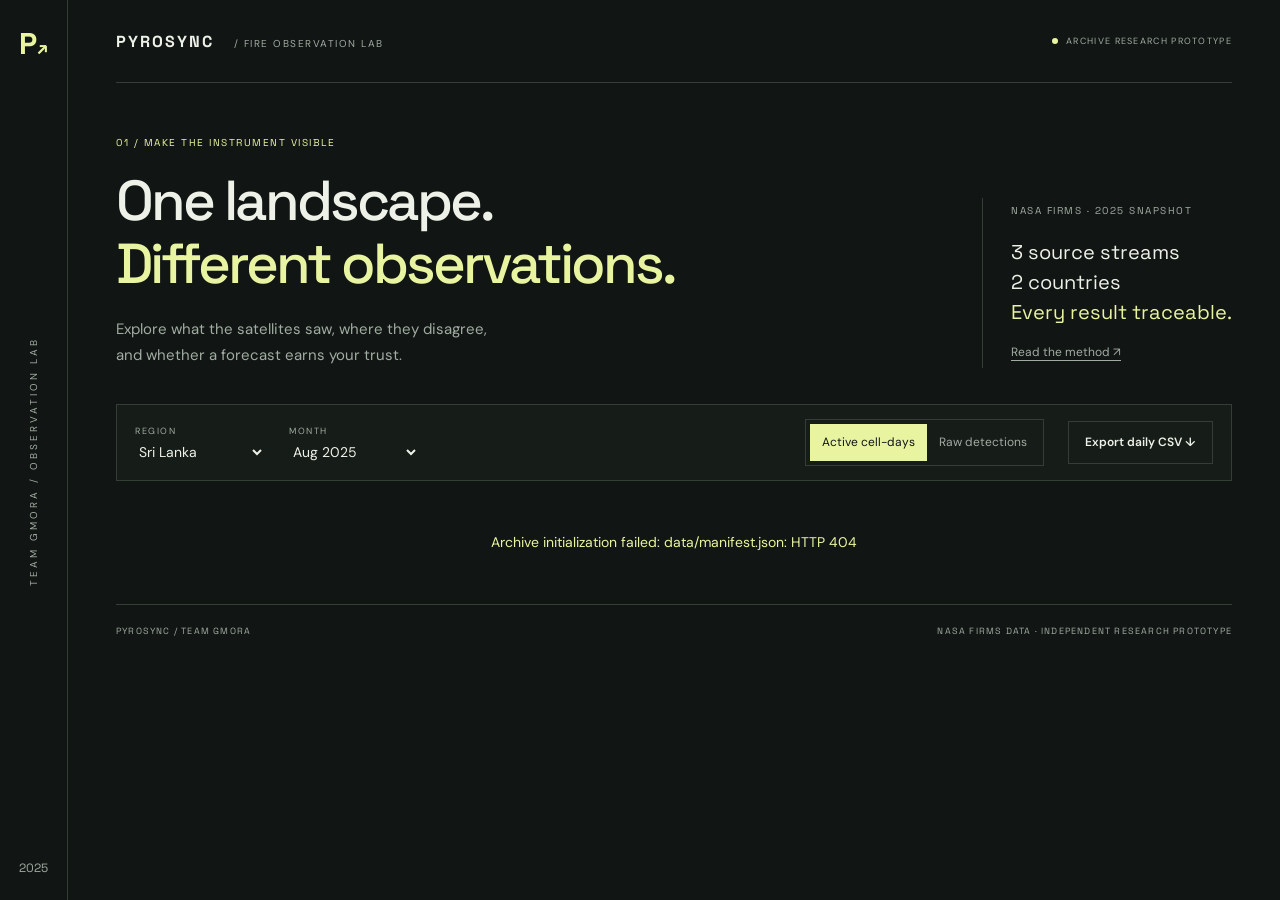
==== web_app/index.html @ b17fedfc "feat: add traceable fire observation lab" ====
<!doctype html>
<html lang="en">
  <head>
    <meta charset="utf-8" />
    <meta name="viewport" content="width=device-width, initial-scale=1" />
    <meta
      name="description"
      content="PyroSync: traceable satellite fire observations and honest forecast evaluation."
    />
    <title>PyroSync · Fire Observation Lab</title>
    <link rel="stylesheet" href="style.css" />
  </head>
  <body>
    <aside class="rail">
      <a href="#" class="brand" aria-label="PyroSync home">P<span>↗</span></a
      ><span class="vertical">TEAM GMORA / OBSERVATION LAB</span
      ><span class="rail-year">2025</span>
    </aside>
    <main>
      <header>
        <div class="wordmark">PYROSYNC<span> / FIRE OBSERVATION LAB</span></div>
        <span class="status"><i></i> ARCHIVE RESEARCH PROTOTYPE</span>
      </header>
      <section class="intro">
        <div>
          <p class="eyebrow">01 / MAKE THE INSTRUMENT VISIBLE</p>
          <h1>One landscape.<br /><em>Different observations.</em></h1>
          <p class="lede">
            Explore what the satellites saw, where they disagree,<br
              class="desktop"
            />
            and whether a forecast earns your trust.
          </p>
        </div>
        <div class="dataset-note">
          <span class="tiny">NASA FIRMS · 2025 SNAPSHOT</span>
          <p>
            3 source streams<br />2 countries<br /><strong
              >Every result traceable.</strong
            >
          </p>
          <a href="#methods">Read the method ↗</a>
        </div>
      </section>
      <nav class="toolbar" aria-label="Dataset controls">
        <label
          >REGION<select id="country">
            <option value="Sri_Lanka">Sri Lanka</option>
            <option value="Argentina">Argentina</option>
          </select></label
        ><label>MONTH<select id="month"></select></label>
        <div class="segmented" aria-label="Activity metric">
          <button id="cells-mode" aria-pressed="true">Active cell-days</button
          ><button id="raw-mode" aria-pressed="false">Raw detections</button>
        </div>
        <a id="csv-download" class="button secondary" download
          >Export daily CSV ↓</a
        >
      </nav>
      <div id="loading" role="status">Loading the observation archive…</div>
      <div id="app" hidden>
        <section class="stats" aria-label="Selected month statistics">
          <article>
            <span class="tiny">RAW OBSERVATIONS · ALL TYPES</span
            ><strong id="stat-raw"></strong
            ><small>Multiple observations may describe one fire.</small>
          </article>
          <article>
            <span class="tiny">VEGETATION ACTIVE CELL-DAYS</span
            ><strong id="stat-cells"></strong
            ><small>Quality filtered · H3 resolution 8 · UTC day</small>
          </article>
          <article>
            <span class="tiny">MULTI-SOURCE CELL-DAYS</span
            ><strong id="stat-multi"></strong
            ><small>Agreement between source streams, not truth.</small>
          </article>
          <article>
            <span class="tiny">STATIC THERMAL OBSERVATIONS</span
            ><strong id="stat-industrial"></strong
            ><small>Type 2 · excluded from the vegetation series</small>
          </article>
        </section>
        <section class="explorer grid">
          <article class="panel calendar-panel">
            <div class="panel-title">
              <div>
                <p class="eyebrow">02 / THE OBSERVATION CALENDAR</p>
                <h2>A year, day by day.</h2>
              </div>
              <span class="chip">2025</span>
            </div>
            <p id="calendar-label" class="subtext"></p>
            <div
              id="calendar"
              class="calendar"
              aria-label="Daily activity calendar"
            ></div>
            <div class="legend">
              <span>Fewer observations</span><span class="gradient"></span
              ><span>More</span>
            </div>
            <div class="callout">
              <span>↳</span>
              <p>
                A blank day means
                <strong>no qualifying detections in these files</strong>. Cloud
                and coverage masks are unavailable; it does not prove there was
                no fire.
              </p>
            </div>
            <div class="panel-title compact">
              <h3>Daily comparison</h3>
              <span class="tiny">SELECTED MONTH</span>
            </div>
            <svg
              id="activity-chart"
              viewBox="0 0 620 170"
              role="img"
              aria-label="Daily activity by sensor and combined grid"
            ></svg>
            <div class="chart-key">
              <span style="--key: #f08752">Combined cell-days</span
              ><span style="--key: #75b9bb">MODIS cell-days</span
              ><span style="--key: #a1a9ce">S-NPP cell-days</span
              ><span style="--key: #c9b185">NOAA-20 cell-days</span>
            </div>
          </article>
          <article class="panel map-panel">
            <div class="panel-title">
              <div>
                <p class="eyebrow">03 / SPATIAL EVIDENCE</p>
                <h2>Inspect the footprint.</h2>
              </div>
              <label class="check"
                ><input type="checkbox" id="industrial" />Show static
                sources</label
              >
            </div>
            <p class="subtext">
              Map dots group resolution-8 cell-days into resolution-7 parent
              cells. Select a dot to inspect its evidence.
            </p>
            <svg
              id="map"
              viewBox="0 0 560 390"
              role="img"
              aria-label="Geographic distribution of selected observations"
            ></svg>
            <div id="map-evidence" class="map-evidence" aria-live="polite">
              Select a mapped cell to see source counts and original CSV row
              references.
            </div>
            <div class="map-footer">
              <span>OUTLINES: NATURAL EARTH</span
              ><button id="geojson-download" class="text-button">
                Export selected GeoJSON ↗
              </button>
            </div>
          </article>
        </section>
        <section class="lab-heading">
          <div>
            <p class="eyebrow">04 / EARN THE FORECAST</p>
            <h2>Challenge the model.<br /><em>Keep the baseline.</em></h2>
          </div>
          <p>
            Seven-day forecasts, tested forward in time. Model selection ends in
            June; July–September calibrates uncertainty; October–December tests
            the frozen choice.
          </p>
        </section>
        <section class="grid">
          <article class="panel benchmark-panel">
            <div class="panel-title">
              <h3>Forecast tournament</h3>
              <span class="chip">HELD-OUT Q4</span>
            </div>
            <div class="table-wrap">
              <table>
                <thead>
                  <tr>
                    <th>Candidate</th>
                    <th>MAE ↓</th>
                    <th>WAPE ↓</th>
                    <th>80% band coverage</th>
                  </tr>
                </thead>
                <tbody id="benchmark"></tbody>
              </table>
            </div>
            <div id="promotion" class="callout"></div>
            <p class="subtext">
              Bands use past calibration errors. Coverage is measured on Q4; the
              80% target is not guaranteed. Foundation-model candidates must
              face the same data cutoffs before admission.
            </p>
            <button id="predictions-download" class="text-button">
              Download all fold predictions ↗
            </button>
          </article>
          <article class="panel">
            <div class="panel-title">
              <h3>Archive continuation</h3>
              <span class="chip">JAN 01–07, 2026</span>
            </div>
            <p id="forecast-model" class="subtext"></p>
            <svg
              id="forecast-chart"
              viewBox="0 0 560 220"
              role="img"
              aria-label="Seven-day archival forecast and uncertainty bands"
            ></svg>
            <p class="callout">
              This extends the December 2025 archive. It is not a forecast for
              today or an operational warning.
            </p>
          </article>
        </section>
        <section class="grid lower">
          <article class="panel">
            <p class="eyebrow">05 / THE SENSOR STRESS TEST</p>
            <h3>What disappears with a sensor?</h3>
            <p class="subtext">
              Remove one source stream and recompute the annual union. The
              remaining fraction measures redundancy in these observations.
            </p>
            <div id="dropout"></div>
            <div class="panel-title compact">
              <h3>Grid & confidence sensitivity</h3>
            </div>
            <div class="table-wrap">
              <table>
                <thead>
                  <tr>
                    <th>H3 resolution</th>
                    <th>Quality filtered</th>
                    <th>All confidence</th>
                  </tr>
                </thead>
                <tbody id="sensitivity"></tbody>
              </table>
            </div>
            <p class="subtext">
              Changing the grid changes the unit of measurement. No resolution
              is declared ground truth.
            </p>
          </article>
          <article class="panel evidence-panel">
            <p class="eyebrow">06 / EVIDENCE BEFORE NARRATIVE</p>
            <h3>An inspectable analysis workflow.</h3>
            <div class="workflow">
              <span>01 <b>Scope</b></span
              ><span>02 <b>Compute</b></span
              ><span>03 <b>Verify</b></span>
            </div>
            <p class="subtext">
              A deterministic planner, analyst and verifier bind each brief’s
              numeric claims to artifact fields. These are automated workflow
              roles; no LLM is running behind this page.
            </p>
            <div id="evidence-claims"></div>
            <div class="evidence-actions">
              <button id="brief-download" class="button">
                Download evidence brief ↓</button
              ><button id="packet-download" class="button secondary">
                Scenario packet ↓
              </button>
            </div>
            <p class="subtext">
              The scenario packet provides evidence for the MiroFish
              communication-policy lab below. Simulation narratives remain
              separate from verified observations and forecasts.
            </p>
            <p class="tiny">RUN <span id="run-id"></span></p>
          </article>
        </section>
        <section class="panel scenario-panel" aria-labelledby="scenario-title">
          <div class="panel-title">
            <div>
              <p class="eyebrow">07 / MIROFISH TABLETOP</p>
              <h2 id="scenario-title">Rehearse the communication.</h2>
            </div>
            <button id="mirofish-refresh" class="text-button">
              Check connection ↗
            </button>
          </div>
          <p class="subtext">
            Compare independent stakeholder updates with one coordinated
            evidence bulletin. Both policies receive the same selected
            country/month workload. These are synthetic internal discussions,
            not physical fire forecasts.
          </p>
          <p id="mirofish-status" role="status" class="callout">
            Checking MiroFish connection…
          </p>
          <form id="scenario-form" class="scenario-controls">
            <label
              >COMMUNICATION POLICY<select id="scenario-policy">
                <option value="coordinated">Coordinated bulletin</option>
                <option value="independent">Independent updates</option>
              </select></label
            >
            <label
              >REVIEWERS<input
                id="scenario-reviewers"
                type="number"
                min="1"
                max="100"
                value="4"
                required
            /></label>
            <label
              >REVIEWS / PERSON / DAY<input
                id="scenario-capacity"
                type="number"
                min="1"
                max="1000"
                value="20"
                required
            /></label>
            <label
              >MAX ROUNDS<input
                id="scenario-rounds"
                type="number"
                min="1"
                max="12"
                value="4"
                required
            /></label>
            <label
              >REPLICATE<input
                id="scenario-replicate"
                type="number"
                min="0"
                max="1000"
                value="0"
                required
            /></label>
            <button type="submit" class="button">Prepare scenario</button>
          </form>
          <p class="subtext">
            Preparation is local. Starting a simulation sends this public
            archive summary and fictional personas to the configured LLM and Zep
            services. Rounds are capped; graph extraction and reporting have
            separate provider costs. Reviewer capacity is a declared assumption,
            not a measured staffing level.
          </p>
          <div id="scenario-detail" hidden>
            <p id="scenario-summary" class="callout" aria-live="polite"></p>
            <div class="evidence-actions">
              <button id="scenario-start" class="button" disabled>
                Start / resume MiroFish</button
              ><button id="scenario-seed" class="button secondary">
                Download scenario state</button
              ><button id="scenario-report" class="button secondary" disabled>
                Download synthetic report
              </button>
            </div>
            <pre id="scenario-trace"></pre>
          </div>
        </section>
        <section id="methods" class="methods">
          <p class="eyebrow">07 / METHOD & LIMITS</p>
          <div class="grid">
            <div>
              <h2>
                Precise about the unit.<br /><em>Honest about the unknowns.</em>
              </h2>
              <p>
                One active cell-day means at least one qualifying vegetation
                detection within the same H3 resolution-8 cell and UTC date.
                Instruments contribute to a union; their counts are not added as
                distinct fires.
              </p>
            </div>
            <div>
              <ul id="limitations"></ul>
              <p>
                Quality rule: MODIS confidence ≥30; VIIRS nominal or high.
                Confidence categories are quality flags, not calibrated
                probabilities. No inter-sensor historical transfer function is
                fitted.
              </p>
              <p>
                <a
                  href="https://firms.modaps.eosdis.nasa.gov/"
                  target="_blank"
                  rel="noreferrer"
                  >NASA FIRMS ↗</a
                >
                ·
                <a href="data/manifest.json" target="_blank"
                  >Input hashes & method manifest ↗</a
                >
              </p>
            </div>
          </div>
        </section>
      </div>
      <footer>
        <span>PYROSYNC / TEAM GMORA</span
        ><span>NASA FIRMS DATA · INDEPENDENT RESEARCH PROTOTYPE</span>
      </footer>
    </main>
    <script type="module" src="app.js"></script>
    <script type="module" src="scenario.js"></script>
  </body>
</html>
---- web_app/style.css ----
@import url("https://fonts.googleapis.com/css2?family=DM+Sans:wght@400;500;600;700&family=Space+Grotesk:wght@400;500;600;700&display=swap");
:root {
  --bg: #111614;
  --panel: #191f1c;
  --line: #343e36;
  --muted: #a1aca2;
  --text: #eef1e8;
  --accent: #e8f4a0;
  --orange: #f08752;
  --font: "DM Sans", sans-serif;
  --display: "Space Grotesk", sans-serif;
  color-scheme: dark;
}
.scenario-panel {
  margin-top: 24px;
}
.scenario-controls {
  display: flex;
  flex-wrap: wrap;
  gap: 18px;
  align-items: flex-end;
  margin: 24px 0;
}
.scenario-controls label {
  color: var(--muted);
  font-size: 9px;
  letter-spacing: 1px;
}
.scenario-controls input {
  display: block;
  width: 95px;
  padding: 8px;
  margin-top: 7px;
  border: 1px solid var(--line);
  background: var(--bg);
  color: var(--text);
}
#scenario-trace {
  font-size: 11px;
  color: var(--muted);
  white-space: pre-wrap;
  overflow-wrap: anywhere;
}
* {
  box-sizing: border-box;
}
html {
  scroll-behavior: smooth;
}
body {
  margin: 0;
  background: var(--bg);
  color: var(--text);
  font: 14px/1.6 var(--font);
}
button,
select {
  font: inherit;
}
button,
a,
input,
select {
  -webkit-tap-highlight-color: transparent;
}
button,
a,
select {
  touch-action: manipulation;
}
button {
  cursor: pointer;
}
a {
  color: inherit;
  text-underline-offset: 4px;
}
button:focus-visible,
a:focus-visible,
select:focus-visible,
input:focus-visible {
  outline: 2px solid var(--accent);
  outline-offset: 4px;
}
button:disabled {
  opacity: 0.4;
  cursor: default;
}
[hidden] {
  display: none !important;
}
.rail {
  position: fixed;
  width: 68px;
  border-right: 1px solid var(--line);
  inset: 0 auto 0 0;
  display: flex;
  align-items: center;
  flex-direction: column;
  padding: 24px 0;
  z-index: 2;
  background: var(--bg);
}
.brand {
  font: 700 30px var(--display);
  color: var(--accent);
  text-decoration: none;
}
.brand span {
  font-size: 18px;
}
.vertical {
  writing-mode: vertical-rl;
  font-size: 10px;
  letter-spacing: 3px;
  color: var(--muted);
  margin: auto 0;
  transform: rotate(180deg);
}
.rail-year {
  font: 12px var(--display);
  color: var(--muted);
}
main {
  max-width: 1600px;
  margin: 0 auto;
  padding: 0 48px 0 116px;
}
header {
  display: flex;
  justify-content: space-between;
  align-items: center;
  height: 83px;
  border-bottom: 1px solid var(--line);
  gap: 20px;
}
.wordmark {
  font: 700 16px var(--display);
  letter-spacing: 2px;
}
.wordmark span {
  font: 10px var(--font);
  color: var(--muted);
  letter-spacing: 1.5px;
  margin-left: 15px;
}
.status {
  font-size: 9px;
  letter-spacing: 1.3px;
  color: var(--muted);
  display: flex;
  align-items: center;
  gap: 8px;
  white-space: nowrap;
}
.status i {
  width: 6px;
  height: 6px;
  border-radius: 50%;
  background: var(--accent);
}
.intro {
  display: flex;
  justify-content: space-between;
  align-items: flex-end;
  padding: 52px 0 36px;
}
.eyebrow,
.tiny {
  font: 10px/1.6 var(--display);
  letter-spacing: 1.5px;
  color: var(--muted);
}
.eyebrow {
  margin: 0 0 18px;
  color: var(--accent);
}
h1,
h2,
h3 {
  font-family: var(--display);
  font-weight: 500;
  margin: 0;
  line-height: 1.12;
}
h1 {
  font-size: clamp(36px, 4.4vw, 66px);
  letter-spacing: -3px;
}
em {
  font-style: normal;
  color: var(--accent);
}
.lede {
  color: var(--muted);
  font-size: 15px;
  line-height: 1.7;
  margin: 22px 0 0;
}
.dataset-note {
  padding: 0 0 6px 28px;
  border-left: 1px solid var(--line);
  min-width: 230px;
}
.dataset-note p {
  font: 20px/1.5 var(--display);
  margin: 16px 0 13px;
}
.dataset-note strong {
  font-weight: 400;
  color: var(--accent);
}
.dataset-note a {
  font-size: 12px;
  color: var(--muted);
}
.toolbar {
  border: 1px solid var(--line);
  padding: 14px 18px;
  display: flex;
  gap: 24px;
  align-items: center;
  flex-wrap: wrap;
  background: #161c18;
}
.toolbar label {
  font-size: 9px;
  letter-spacing: 1.5px;
  color: var(--muted);
}
select {
  background: transparent;
  color: var(--text);
  border: 0;
  display: block;
  font-size: 14px;
  margin-top: 4px;
  min-width: 130px;
  cursor: pointer;
}
option {
  background: var(--panel);
}
.segmented {
  border: 1px solid var(--line);
  padding: 4px;
  display: flex;
  margin-left: auto;
}
.segmented button {
  border: 0;
  padding: 9px 12px;
  background: transparent;
  color: var(--muted);
  font-size: 12px;
}
.segmented button[aria-pressed="true"] {
  background: var(--accent);
  color: var(--bg);
}
.button {
  display: inline-flex;
  align-items: center;
  justify-content: center;
  text-decoration: none;
  background: var(--accent);
  color: var(--bg);
  padding: 12px 16px;
  border: 1px solid var(--accent);
  font-size: 12px;
  font-weight: 600;
  line-height: 1.4;
}
.button.secondary {
  background: transparent;
  border-color: var(--line);
  color: var(--text);
}
#loading {
  padding: 50px;
  text-align: center;
  color: var(--accent);
}
.stats {
  display: grid;
  grid-template-columns: repeat(4, 1fr);
  margin: 24px 0 32px;
  border-bottom: 1px solid var(--line);
}
.stats article {
  padding: 15px 22px 24px 0;
}
.stats article + article {
  padding-left: 22px;
  border-left: 1px solid var(--line);
}
.stats strong {
  display: block;
  font: 42px/1.4 var(--display);
  letter-spacing: -2px;
  margin: 6px 0;
  color: var(--text);
}
.stats article:nth-child(2) strong {
  color: var(--accent);
}
.stats small {
  display: block;
  color: var(--muted);
  font-size: 11px;
}
.grid {
  display: grid;
  grid-template-columns: 1.1fr 1fr;
  gap: 20px;
}
.panel {
  padding: 25px;
  background: var(--panel);
  border: 1px solid var(--line);
  min-width: 0;
}
.panel-title {
  display: flex;
  justify-content: space-between;
  align-items: center;
  gap: 15px;
  margin-bottom: 18px;
}
.panel-title .eyebrow {
  margin-bottom: 9px;
}
.panel h2 {
  font-size: 25px;
  letter-spacing: -0.7px;
}
.panel h3 {
  font-size: 18px;
}
.chip {
  font: 9px var(--display);
  color: var(--muted);
  border: 1px solid var(--line);
  padding: 6px 9px;
  white-space: nowrap;
  letter-spacing: 1px;
}
.subtext {
  color: var(--muted);
  font-size: 12px;
  line-height: 1.7;
  margin: 12px 0 20px;
}
.calendar {
  display: grid;
  grid-template-columns: 35px repeat(31, minmax(0, 1fr));
  gap: 3px;
  align-items: center;
  margin-top: 22px;
}
.calendar .month-label {
  font-size: 9px;
  line-height: 14px;
  color: var(--muted);
  text-transform: uppercase;
}
.calendar button {
  width: 100%;
  height: 14px;
  border: 0;
  padding: 0;
  min-width: 0;
  border-radius: 1px;
}
.calendar .empty {
  height: 14px;
}
.calendar button.selected {
  outline: 1px solid var(--accent);
  outline-offset: 1px;
}
.calendar button:hover {
  outline: 2px solid white;
  outline-offset: 1px;
}
.legend {
  display: flex;
  justify-content: flex-end;
  align-items: center;
  gap: 8px;
  font-size: 9px;
  color: var(--muted);
  margin: 12px 0 20px;
}
.gradient {
  width: 70px;
  height: 6px;
  background: linear-gradient(90deg, #2a342c, var(--accent));
}
.callout {
  display: flex;
  align-items: flex-start;
  gap: 12px;
  padding: 14px;
  background: #20271f;
  color: #bdc7b8;
  font-size: 11px;
  line-height: 1.7;
  border-left: 2px solid #617044;
  margin: 18px 0 0;
}
.callout p {
  margin: 0;
}
.callout > span {
  font-size: 20px;
  color: var(--accent);
}
.compact {
  margin: 24px 0 8px;
}
svg {
  display: block;
  width: 100%;
  height: auto;
}
svg text {
  font: 10px var(--font);
  fill: var(--muted);
}
.chart-key {
  display: flex;
  gap: 10px;
  flex-wrap: wrap;
  font-size: 9px;
  color: var(--muted);
  margin-top: 8px;
}
.chart-key span:before {
  content: "";
  display: inline-block;
  background: var(--key);
  width: 9px;
  height: 2px;
  margin-right: 5px;
  vertical-align: middle;
}
.check {
  display: flex;
  align-items: center;
  font-size: 10px;
  color: var(--muted);
  white-space: nowrap;
  gap: 5px;
}
input {
  accent-color: var(--accent);
}
#map {
  background: #141b17;
  border: 1px solid #2d372f;
  max-height: 400px;
}
.map-evidence {
  font-size: 11px;
  color: var(--muted);
  padding: 14px 0;
  min-height: 93px;
}
.map-evidence strong {
  color: var(--accent);
}
.map-footer {
  display: flex;
  align-items: center;
  justify-content: space-between;
  gap: 12px;
  font-size: 8px;
  color: var(--muted);
  letter-spacing: 1px;
  border-top: 1px solid var(--line);
  padding-top: 13px;
}
.text-button {
  border: 0;
  background: transparent;
  color: var(--accent);
  font-size: 11px;
  padding: 4px 0;
  text-align: left;
}
.lab-heading {
  display: flex;
  justify-content: space-between;
  gap: 50px;
  align-items: flex-end;
  margin: 56px 0 25px;
}
.lab-heading h2,
.methods h2 {
  font-size: 36px;
  letter-spacing: -1.3px;
}
.lab-heading > p {
  color: var(--muted);
  font-size: 13px;
  max-width: 430px;
  margin: 0 0 3px;
}
.table-wrap {
  overflow-x: auto;
}
table {
  border-collapse: collapse;
  width: 100%;
  font-size: 12px;
}
th {
  text-align: left;
  color: var(--muted);
  font-size: 9px;
  font-weight: 400;
  padding: 12px 8px;
  border-bottom: 1px solid var(--line);
}
td {
  padding: 14px 8px;
  border-bottom: 1px solid #2b342d;
  white-space: nowrap;
}
td:first-child {
  padding-left: 0;
}
th:first-child {
  padding-left: 0;
}
tr.chosen td:first-child {
  color: var(--accent);
}
.model-tag {
  font-size: 8px;
  padding: 3px 5px;
  border: 1px solid #66714d;
  color: var(--accent);
  margin-left: 5px;
}
.lower {
  margin-top: 20px;
}
.bar-row {
  margin: 20px 0;
}
.bar-label {
  display: flex;
  justify-content: space-between;
  font-size: 11px;
  margin-bottom: 6px;
  color: var(--muted);
}
.bar-track {
  height: 5px;
  background: #2d382f;
}
.bar-fill {
  height: 100%;
  background: var(--accent);
}
.workflow {
  display: flex;
  gap: 0;
  margin: 25px 0;
}
.workflow span {
  display: flex;
  gap: 8px;
  padding: 10px 12px;
  border: 1px solid var(--line);
  font: 10px var(--display);
  color: var(--muted);
  flex: 1;
}
.workflow b {
  font-weight: 400;
  color: var(--accent);
}
.claim {
  border-top: 1px solid var(--line);
  padding: 12px 0;
  display: flex;
  justify-content: space-between;
  font-size: 12px;
  gap: 12px;
}
.claim code {
  color: var(--accent);
  font-size: 11px;
}
.evidence-actions {
  display: flex;
  gap: 10px;
  flex-wrap: wrap;
  margin: 18px 0;
}
.methods {
  margin: 58px 0 45px;
  border-top: 1px solid var(--line);
  padding-top: 35px;
}
.methods p,
.methods li {
  color: var(--muted);
  font-size: 12px;
}
.methods ul {
  padding-left: 17px;
  margin-top: 0;
}
.methods li {
  margin-bottom: 8px;
}
.methods .grid {
  gap: 50px;
}
.methods h2 {
  margin-bottom: 20px;
}
.methods a {
  color: var(--accent);
}
footer {
  border-top: 1px solid var(--line);
  padding: 20px 0 25px;
  display: flex;
  justify-content: space-between;
  gap: 20px;
  font: 9px var(--display);
  letter-spacing: 1.2px;
  color: var(--muted);
}
.map-dot {
  cursor: pointer;
}
.map-dot:focus {
  outline: none;
  stroke: white;
  stroke-width: 2px;
}
@media (min-width: 1600px) {
  main {
    padding-left: 70px;
  }
}
@media (max-width: 1100px) {
  main {
    padding: 0 25px 0 92px;
  }
  .wordmark span {
    display: none;
  }
  .toolbar {
    gap: 15px;
  }
  .segmented {
    margin-left: 0;
  }
  .grid {
    grid-template-columns: 1fr;
  }
  .stats strong {
    font-size: 32px;
  }
  .stats .tiny {
    font-size: 8px;
  }
  .calendar button,
  .calendar .empty {
    height: 19px;
  }
  .map-panel {
    display: grid;
    grid-template-columns: 1fr;
  }
  .dataset-note {
    min-width: 190px;
  }
  .map-evidence {
    min-height: 60px;
  }
  .panel {
    padding: 22px;
  }
  .map-panel svg {
    max-height: 460px;
  }
  .methods .grid {
    gap: 22px;
  }
}
@media (max-width: 650px) {
  .rail {
    display: none;
  }
  main {
    padding: 0 16px;
  }
  header {
    height: 68px;
  }
  .wordmark {
    font-size: 14px;
  }
  .status {
    font-size: 7px;
    letter-spacing: 0.5px;
  }
  .intro {
    padding-top: 32px;
    display: block;
  }
  h1 {
    font-size: 40px;
    letter-spacing: -1.8px;
  }
  .dataset-note {
    display: none;
  }
  .lede {
    font-size: 13px;
  }
  .eyebrow {
    font-size: 9px;
  }
  .toolbar {
    padding: 12px;
    gap: 14px;
    align-items: flex-end;
  }
  .toolbar label {
    flex: 1;
  }
  .toolbar select {
    min-width: 95px;
    width: 100%;
  }
  .segmented {
    width: 100%;
  }
  .segmented button {
    flex: 1;
  }
  .toolbar > .button {
    width: 100%;
  }
  .stats {
    grid-template-columns: 1fr 1fr;
    margin-bottom: 22px;
  }
  .stats article {
    padding: 12px !important;
    border-left: 0 !important;
  }
  .stats article:nth-child(2n) {
    border-left: 1px solid var(--line) !important;
  }
  .stats article:nth-child(-n + 2) {
    border-bottom: 1px solid var(--line);
  }
  .stats strong {
    font-size: 34px;
  }
  .stats small {
    font-size: 10px;
  }
  .panel {
    padding: 17px;
  }
  .panel h2 {
    font-size: 22px;
  }
  .panel-title {
    gap: 8px;
  }
  .check {
    font-size: 9px;
  }
  .calendar {
    gap: 2px;
    grid-template-columns: 26px repeat(31, minmax(0, 1fr));
  }
  .calendar button,
  .calendar .empty {
    height: 13px;
  }
  .calendar .month-label {
    font-size: 8px;
  }
  .calendar-panel .subtext {
    font-size: 11px;
  }
  .lab-heading {
    display: block;
    margin-top: 38px;
  }
  .lab-heading h2,
  .methods h2 {
    font-size: 30px;
  }
  .lab-heading > p {
    margin-top: 18px;
    font-size: 12px;
  }
  .map-footer {
    align-items: flex-start;
  }
  .map-evidence {
    overflow-wrap: anywhere;
  }
  .workflow span {
    padding: 9px 7px;
  }
  .evidence-actions .button {
    width: 100%;
  }
  .claim {
    font-size: 11px;
  }
  .claim code {
    font-size: 10px;
  }
  footer {
    font-size: 8px;
    flex-direction: column;
    gap: 8px;
  }
  .desktop {
    display: none;
  }
  td {
    padding: 12px 5px;
    font-size: 11px;
  }
  .model-tag {
    display: block;
    width: max-content;
    margin: 5px 0 0;
  }
  .methods .grid {
    gap: 15px;
  }
}
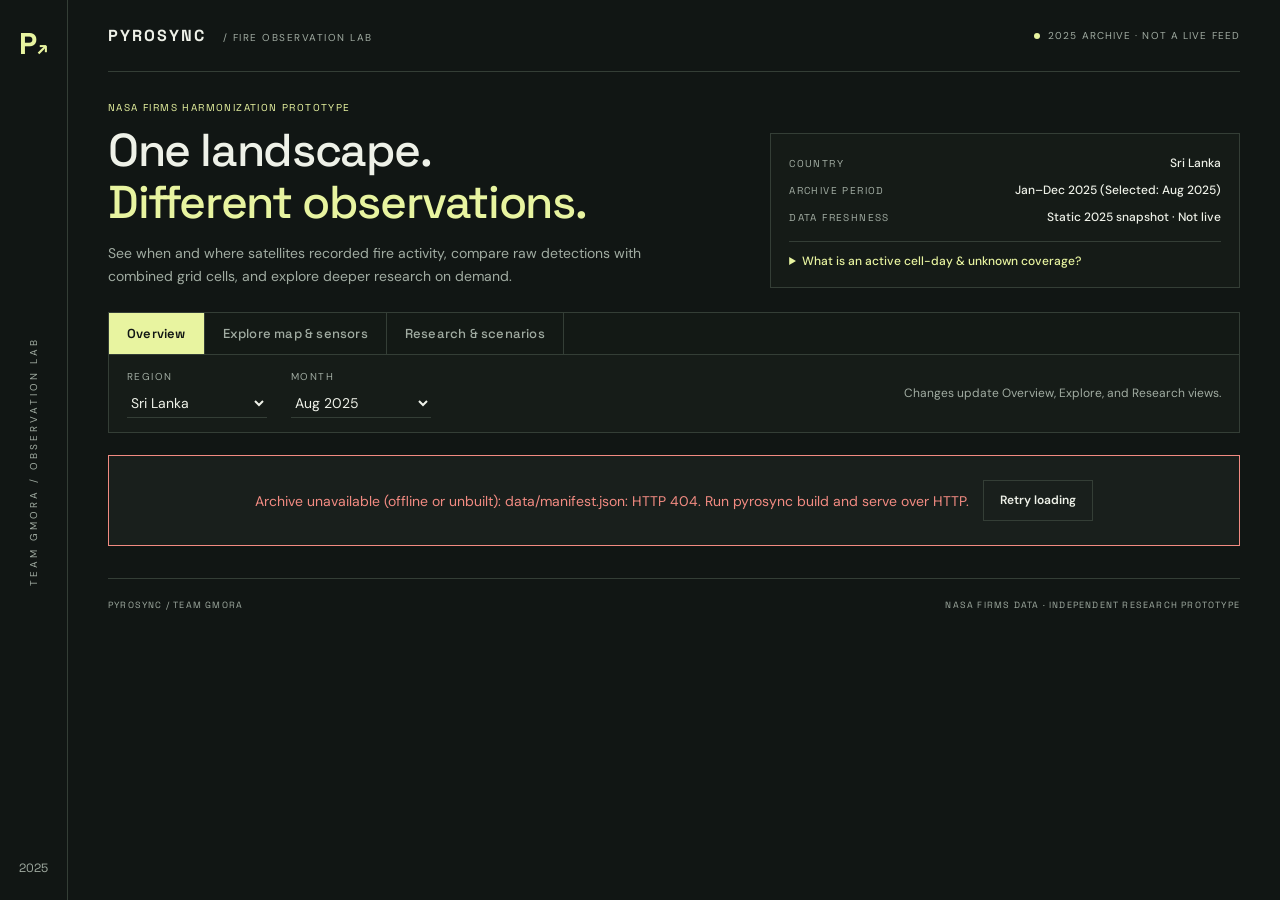
==== commit 811336ea: "simplify dashboard overview with explore and research views" ====
--- a/web_app/index.html
+++ b/web_app/index.html
@@ -11,393 +11,634 @@
     <link rel="stylesheet" href="style.css" />
   </head>
   <body>
-    <aside class="rail">
-      <a href="#" class="brand" aria-label="PyroSync home">P<span>↗</span></a
+    <aside class="rail" aria-hidden="true">
+      <a href="#top" class="brand" tabindex="-1">P<span>↗</span></a
       ><span class="vertical">TEAM GMORA / OBSERVATION LAB</span
-      ><span class="rail-year">2025</span>
+      ><span class="rail-year" id="rail-year">2025</span>
     </aside>
-    <main>
+    <main id="top">
       <header>
         <div class="wordmark">PYROSYNC<span> / FIRE OBSERVATION LAB</span></div>
-        <span class="status"><i></i> ARCHIVE RESEARCH PROTOTYPE</span>
+        <span class="status" id="freshness-badge"
+          ><i></i> 2025 ARCHIVE · NOT A LIVE FEED</span
+        >
       </header>
+
       <section class="intro">
-        <div>
-          <p class="eyebrow">01 / MAKE THE INSTRUMENT VISIBLE</p>
+        <div class="intro-copy">
+          <p class="eyebrow">NASA FIRMS HARMONIZATION PROTOTYPE</p>
           <h1>One landscape.<br /><em>Different observations.</em></h1>
           <p class="lede">
-            Explore what the satellites saw, where they disagree,<br
-              class="desktop"
-            />
-            and whether a forecast earns your trust.
+            See when and where satellites recorded fire activity, compare raw
+            detections with combined grid cells, and explore deeper research on
+            demand.
           </p>
         </div>
-        <div class="dataset-note">
-          <span class="tiny">NASA FIRMS · 2025 SNAPSHOT</span>
-          <p>
-            3 source streams<br />2 countries<br /><strong
-              >Every result traceable.</strong
-            >
-          </p>
-          <a href="#methods">Read the method ↗</a>
+        <div class="context-card" aria-label="Archive metadata">
+          <div class="context-row">
+            <span class="tiny">COUNTRY</span>
+            <strong id="ctx-country">Sri Lanka</strong>
+          </div>
+          <div class="context-row">
+            <span class="tiny">ARCHIVE PERIOD</span>
+            <strong id="ctx-period">Jan–Dec 2025 (Selected: Aug 2025)</strong>
+          </div>
+          <div class="context-row">
+            <span class="tiny">DATA FRESHNESS</span>
+            <strong>Static 2025 snapshot · Not live</strong>
+          </div>
+          <details class="unit-guide">
+            <summary>What is an active cell-day &amp; unknown coverage?</summary>
+            <div class="unit-guide-body">
+              <p>
+                <strong>Active cell-day:</strong> One H3 resolution-8 grid cell
+                (~0.74 km²) with at least one quality-filtered vegetation
+                detection (<code>MODIS ≥ 30</code> or <code>VIIRS n/h</code>,
+                <code>type = 0</code>) in a UTC day. It combines satellite
+                passes into one daily unit —
+                <strong>not distinct fires or burned area</strong>.
+              </p>
+              <p>
+                <strong>Raw detections:</strong> All CSV rows across satellites,
+                confidence levels, and source types before merging overlaps.
+              </p>
+              <p>
+                <strong>Unknown coverage:</strong> Cloud and overpass masks are
+                unavailable in these CSVs. Zero means no qualifying detections
+                were recorded, not confirmed absence of fire.
+              </p>
+            </div>
+          </details>
         </div>
       </section>
-      <nav class="toolbar" aria-label="Dataset controls">
-        <label
-          >REGION<select id="country">
-            <option value="Sri_Lanka">Sri Lanka</option>
-            <option value="Argentina">Argentina</option>
-          </select></label
-        ><label>MONTH<select id="month"></select></label>
-        <div class="segmented" aria-label="Activity metric">
-          <button id="cells-mode" aria-pressed="true">Active cell-days</button
-          ><button id="raw-mode" aria-pressed="false">Raw detections</button>
+
+      <div class="controls-shell">
+        <nav class="view-tabs" role="tablist" aria-label="Dashboard views">
+          <button
+            id="tab-overview"
+            type="button"
+            role="tab"
+            aria-selected="true"
+            aria-controls="view-overview"
+            data-view="overview"
+            tabindex="0"
+          >
+            Overview
+          </button>
+          <button
+            id="tab-explore"
+            type="button"
+            role="tab"
+            aria-selected="false"
+            aria-controls="view-explore"
+            data-view="explore"
+            tabindex="-1"
+          >
+            Explore map &amp; sensors
+          </button>
+          <button
+            id="tab-research"
+            type="button"
+            role="tab"
+            aria-selected="false"
+            aria-controls="view-research"
+            data-view="research"
+            tabindex="-1"
+          >
+            Research &amp; scenarios
+          </button>
+        </nav>
+
+        <div class="toolbar" role="region" aria-label="Region and period controls">
+          <label for="country"
+            >REGION<select id="country">
+              <option value="Sri_Lanka">Sri Lanka</option>
+              <option value="Argentina">Argentina</option>
+            </select></label
+          >
+          <label for="month">MONTH<select id="month"></select></label>
+          <span class="toolbar-note" id="toolbar-note"
+            >Changes update Overview, Explore, and Research views.</span
+          >
         </div>
-        <a id="csv-download" class="button secondary" download
-          >Export daily CSV ↓</a
+      </div>
+
+      <div id="loading" class="state-banner" role="status" aria-live="polite">
+        <span id="loading-text">Loading the 2025 observation archive…</span>
+        <button id="retry-load" type="button" class="button secondary" hidden>
+          Retry loading
+        </button>
+      </div>
+
+      <div id="app" hidden>
+        <section
+          id="view-overview"
+          role="tabpanel"
+          aria-labelledby="tab-overview"
+          tabindex="0"
         >
-      </nav>
-      <div id="loading" role="status">Loading the observation archive…</div>
-      <div id="app" hidden>
-        <section class="stats" aria-label="Selected month statistics">
-          <article>
-            <span class="tiny">RAW OBSERVATIONS · ALL TYPES</span
-            ><strong id="stat-raw"></strong
-            ><small>Multiple observations may describe one fire.</small>
-          </article>
-          <article>
-            <span class="tiny">VEGETATION ACTIVE CELL-DAYS</span
-            ><strong id="stat-cells"></strong
-            ><small>Quality filtered · H3 resolution 8 · UTC day</small>
-          </article>
-          <article>
-            <span class="tiny">MULTI-SOURCE CELL-DAYS</span
-            ><strong id="stat-multi"></strong
-            ><small>Agreement between source streams, not truth.</small>
-          </article>
-          <article>
-            <span class="tiny">STATIC THERMAL OBSERVATIONS</span
-            ><strong id="stat-industrial"></strong
-            ><small>Type 2 · excluded from the vegetation series</small>
-          </article>
-        </section>
-        <section class="explorer grid">
+          <section class="stats stats-overview" aria-label="Selected period summary">
+            <article>
+              <span class="tiny" id="stat-cells-label"
+                >ACTIVE CELL-DAYS · AUG 2025</span
+              >
+              <strong id="stat-cells">—</strong>
+              <small
+                >Quality-filtered vegetation grid cells per UTC day (not
+                distinct fires).</small
+              >
+            </article>
+            <article>
+              <span class="tiny" id="stat-raw-label"
+                >RAW DETECTIONS · AUG 2025</span
+              >
+              <strong id="stat-raw">—</strong>
+              <small
+                >All MODIS + VIIRS CSV rows before merging overlaps and source
+                types.</small
+              >
+            </article>
+            <article>
+              <span class="tiny" id="stat-peak-label"
+                >PEAK RECORDED MONTH · 2025</span
+              >
+              <strong id="stat-peak">—</strong>
+              <small id="stat-peak-note">Highest recorded month in archive.</small>
+            </article>
+          </section>
+
           <article class="panel calendar-panel">
             <div class="panel-title">
               <div>
-                <p class="eyebrow">02 / THE OBSERVATION CALENDAR</p>
-                <h2>A year, day by day.</h2>
-              </div>
-              <span class="chip">2025</span>
+                <p class="eyebrow">ACTIVITY CALENDAR</p>
+                <h2>2025 activity, month by month.</h2>
+              </div>
+              <div class="calendar-actions">
+                <div
+                  class="segmented"
+                  role="group"
+                  aria-label="Calendar activity unit"
+                >
+                  <button id="cells-mode" type="button" aria-pressed="true">
+                    Active cell-days
+                  </button>
+                  <button id="raw-mode" type="button" aria-pressed="false">
+                    Raw detections
+                  </button>
+                </div>
+                <span class="chip" id="calendar-year-chip">2025</span>
+              </div>
             </div>
             <p id="calendar-label" class="subtext"></p>
             <div
               id="calendar"
-              class="calendar"
-              aria-label="Daily activity calendar"
+              class="calendar-list"
+              aria-label="2025 monthly and daily activity calendar"
             ></div>
-            <div class="legend">
-              <span>Fewer observations</span><span class="gradient"></span
-              ><span>More</span>
-            </div>
-            <div class="callout">
+            <div class="calendar-footer">
+              <p id="day-readout" class="day-readout" aria-live="polite"></p>
+              <div class="legend" aria-hidden="true">
+                <span>No recorded detections</span>
+                <span class="gradient"></span>
+                <span>Peak day</span>
+              </div>
+            </div>
+            <div class="callout compact-callout">
               <span>↳</span>
               <p>
-                A blank day means
-                <strong>no qualifying detections in these files</strong>. Cloud
-                and coverage masks are unavailable; it does not prove there was
-                no fire.
-              </p>
-            </div>
-            <div class="panel-title compact">
-              <h3>Daily comparison</h3>
-              <span class="tiny">SELECTED MONTH</span>
-            </div>
-            <svg
-              id="activity-chart"
-              viewBox="0 0 620 170"
-              role="img"
-              aria-label="Daily activity by sensor and combined grid"
-            ></svg>
-            <div class="chart-key">
-              <span style="--key: #f08752">Combined cell-days</span
-              ><span style="--key: #75b9bb">MODIS cell-days</span
-              ><span style="--key: #a1a9ce">S-NPP cell-days</span
-              ><span style="--key: #c9b185">NOAA-20 cell-days</span>
+                Blank days mean
+                <strong>no qualifying detections in these files</strong>;
+                satellite cloud and coverage masks are unavailable.
+              </p>
             </div>
           </article>
-          <article class="panel map-panel">
+
+          <div class="next-action-bar">
+            <div>
+              <span class="tiny">NEXT STEP</span>
+              <p>
+                Inspect where detections occurred on the map and why MODIS and
+                VIIRS counts differ.
+              </p>
+            </div>
+            <button id="overview-next" type="button" class="button">
+              Explore map &amp; sensors →
+            </button>
+          </div>
+        </section>
+
+        <section
+          id="view-explore"
+          role="tabpanel"
+          aria-labelledby="tab-explore"
+          tabindex="0"
+          hidden
+        >
+          <div class="view-header">
+            <div>
+              <p class="eyebrow">EXPLORE OBSERVATIONS</p>
+              <h2 id="explore-heading">Spatial footprint &amp; sensor breakdown</h2>
+            </div>
+            <a id="csv-download" class="button secondary" download
+              >Export daily CSV ↓</a
+            >
+          </div>
+
+          <section class="stats stats-explore" aria-label="Sensor agreement summary">
+            <article>
+              <span class="tiny">MULTI-SOURCE CELL-DAYS (SELECTED MONTH)</span>
+              <strong id="stat-multi">—</strong>
+              <small
+                >Active cell-days observed by both MODIS and VIIRS · agreement,
+                not ground truth.</small
+              >
+            </article>
+            <article>
+              <span class="tiny">STATIC THERMAL DETECTIONS (TYPE 2)</span>
+              <strong id="stat-industrial">—</strong>
+              <small
+                >Stationary heat sources excluded from the vegetation series.</small
+              >
+            </article>
+          </section>
+
+          <section class="grid">
+            <article class="panel map-panel">
+              <div class="panel-title">
+                <div>
+                  <p class="eyebrow">SPATIAL EVIDENCE</p>
+                  <h3>Inspect the footprint</h3>
+                </div>
+                <label class="check" for="industrial"
+                  ><input type="checkbox" id="industrial" />Show static
+                  sources</label
+                >
+              </div>
+              <p class="subtext">
+                Map points group resolution-8 cell-days into resolution-7 parent
+                cells. Select a point to inspect contributing satellites and
+                source CSV rows.
+              </p>
+              <svg
+                id="map"
+                viewBox="0 0 560 390"
+                role="img"
+                aria-label="Geographic distribution of selected observations"
+              ></svg>
+              <div id="map-evidence" class="map-evidence" aria-live="polite">
+                Select a mapped cell to see source counts and original CSV row
+                references.
+              </div>
+              <div class="map-footer">
+                <span>OUTLINES: NATURAL EARTH</span>
+                <button
+                  id="geojson-download"
+                  type="button"
+                  class="text-button"
+                >
+                  Export selected GeoJSON ↗
+                </button>
+              </div>
+            </article>
+
+            <article class="panel">
+              <div class="panel-title">
+                <div>
+                  <p class="eyebrow">DAILY COMPARISON</p>
+                  <h3>Observations by instrument</h3>
+                </div>
+                <span class="chip" id="explore-month-chip">AUG 2025</span>
+              </div>
+              <p class="subtext">
+                Daily active cell-days for the combined grid compared against
+                each individual satellite stream.
+              </p>
+              <p id="activity-empty" class="empty-note" hidden></p>
+              <svg
+                id="activity-chart"
+                viewBox="0 0 620 170"
+                role="img"
+                aria-label="Daily activity by sensor and combined grid"
+              ></svg>
+              <div class="chart-key">
+                <span style="--key: #f08752">Combined cell-days</span
+                ><span style="--key: #75b9bb">MODIS cell-days</span
+                ><span style="--key: #a1a9ce">S-NPP cell-days</span
+                ><span style="--key: #c9b185">NOAA-20 cell-days</span>
+              </div>
+              <div class="callout">
+                <span>↳</span>
+                <p>
+                  One landscape event can generate many raw VIIRS rows (375 m
+                  pixels) and multiple same-day satellite passes. Merging by H3
+                  cell and UTC day prevents double-counting across instruments.
+                </p>
+              </div>
+            </article>
+          </section>
+
+          <div class="next-action-bar secondary-bar">
+            <div>
+              <span class="tiny">RESEARCH &amp; DIAGNOSTICS</span>
+              <p>
+                Review forecast evaluation, grid sensitivity, verified briefs,
+                and MiroFish communication scenarios.
+              </p>
+            </div>
+            <button
+              id="explore-to-research"
+              type="button"
+              class="button secondary"
+            >
+              Open Research &amp; scenarios →
+            </button>
+          </div>
+        </section>
+
+        <section
+          id="view-research"
+          role="tabpanel"
+          aria-labelledby="tab-research"
+          tabindex="0"
+          hidden
+        >
+          <section class="lab-heading">
+            <div>
+              <p class="eyebrow">RESEARCH · FORECAST TOURNAMENT</p>
+              <h2>Challenge the model.<br /><em>Keep the baseline.</em></h2>
+            </div>
+            <p>
+              Seven-day forecasts tested forward in time. Model selection ends
+              in June; July–September calibrates uncertainty; October–December
+              evaluates the frozen choice.
+            </p>
+          </section>
+
+          <section class="grid">
+            <article class="panel benchmark-panel">
+              <div class="panel-title">
+                <h3>Forecast tournament</h3>
+                <span class="chip">HELD-OUT Q4</span>
+              </div>
+              <div class="table-wrap">
+                <table>
+                  <thead>
+                    <tr>
+                      <th>Candidate</th>
+                      <th>MAE ↓</th>
+                      <th>WAPE ↓</th>
+                      <th>80% band coverage</th>
+                    </tr>
+                  </thead>
+                  <tbody id="benchmark"></tbody>
+                </table>
+              </div>
+              <div id="promotion" class="callout"></div>
+              <p class="subtext">
+                Bands use past calibration errors. Coverage is measured on Q4;
+                the 80% target is not guaranteed. Foundation-model candidates
+                must face the same data cutoffs before admission.
+              </p>
+              <button
+                id="predictions-download"
+                type="button"
+                class="text-button"
+              >
+                Download all fold predictions ↗
+              </button>
+            </article>
+
+            <article class="panel">
+              <div class="panel-title">
+                <h3>Archive continuation</h3>
+                <span class="chip">JAN 01–07, 2026</span>
+              </div>
+              <p id="forecast-model" class="subtext"></p>
+              <svg
+                id="forecast-chart"
+                viewBox="0 0 560 220"
+                role="img"
+                aria-label="Seven-day archival forecast and uncertainty bands"
+              ></svg>
+              <div class="callout">
+                <span>↳</span>
+                <p>
+                  This extends the December 2025 archive. It is not a forecast
+                  for today or an operational warning.
+                </p>
+              </div>
+            </article>
+          </section>
+
+          <section class="grid lower">
+            <article class="panel">
+              <p class="eyebrow">SENSOR STRESS TEST</p>
+              <h3>What disappears with a sensor?</h3>
+              <p class="subtext">
+                Remove one source stream and recompute the annual union. The
+                remaining fraction measures redundancy in these observations.
+              </p>
+              <div id="dropout"></div>
+              <div class="panel-title compact">
+                <h3>Grid &amp; confidence sensitivity</h3>
+              </div>
+              <div class="table-wrap">
+                <table>
+                  <thead>
+                    <tr>
+                      <th>H3 resolution</th>
+                      <th>Quality filtered</th>
+                      <th>All confidence</th>
+                    </tr>
+                  </thead>
+                  <tbody id="sensitivity"></tbody>
+                </table>
+              </div>
+              <p class="subtext">
+                Changing the grid changes the unit of measurement. No resolution
+                is declared ground truth.
+              </p>
+            </article>
+
+            <article class="panel evidence-panel">
+              <p class="eyebrow">EVIDENCE BEFORE NARRATIVE</p>
+              <h3>An inspectable analysis workflow</h3>
+              <div class="workflow">
+                <span>01 <b>Scope</b></span
+                ><span>02 <b>Compute</b></span
+                ><span>03 <b>Verify</b></span>
+              </div>
+              <p class="subtext">
+                A deterministic planner, analyst, and verifier bind each brief’s
+                numeric claims to artifact fields. These are automated workflow
+                roles; no LLM runs on this page.
+              </p>
+              <div id="evidence-claims"></div>
+              <div class="evidence-actions">
+                <button id="brief-download" type="button" class="button">
+                  Download evidence brief ↓
+                </button>
+                <button
+                  id="packet-download"
+                  type="button"
+                  class="button secondary"
+                >
+                  Scenario packet ↓
+                </button>
+              </div>
+              <p class="subtext">
+                The scenario packet provides evidence for the MiroFish
+                communication-policy lab below. Simulation narratives remain
+                separate from verified observations and forecasts.
+              </p>
+              <p class="tiny">RUN <span id="run-id"></span></p>
+            </article>
+          </section>
+
+          <section
+            class="panel scenario-panel"
+            aria-labelledby="scenario-title"
+          >
             <div class="panel-title">
               <div>
-                <p class="eyebrow">03 / SPATIAL EVIDENCE</p>
-                <h2>Inspect the footprint.</h2>
-              </div>
-              <label class="check"
-                ><input type="checkbox" id="industrial" />Show static
-                sources</label
-              >
+                <p class="eyebrow">SYNTHETIC POLICY SCENARIOS · MIROFISH</p>
+                <h2 id="scenario-title">Rehearse the communication.</h2>
+              </div>
+              <button
+                id="mirofish-refresh"
+                type="button"
+                class="text-button"
+              >
+                Check connection ↗
+              </button>
             </div>
             <p class="subtext">
-              Map dots group resolution-8 cell-days into resolution-7 parent
-              cells. Select a dot to inspect its evidence.
+              Compare independent stakeholder updates with one coordinated
+              evidence bulletin. Both policies receive the same selected
+              country/month workload. These are synthetic internal discussions,
+              not physical fire forecasts.
             </p>
-            <svg
-              id="map"
-              viewBox="0 0 560 390"
-              role="img"
-              aria-label="Geographic distribution of selected observations"
-            ></svg>
-            <div id="map-evidence" class="map-evidence" aria-live="polite">
-              Select a mapped cell to see source counts and original CSV row
-              references.
-            </div>
-            <div class="map-footer">
-              <span>OUTLINES: NATURAL EARTH</span
-              ><button id="geojson-download" class="text-button">
-                Export selected GeoJSON ↗
-              </button>
-            </div>
-          </article>
-        </section>
-        <section class="lab-heading">
-          <div>
-            <p class="eyebrow">04 / EARN THE FORECAST</p>
-            <h2>Challenge the model.<br /><em>Keep the baseline.</em></h2>
-          </div>
-          <p>
-            Seven-day forecasts, tested forward in time. Model selection ends in
-            June; July–September calibrates uncertainty; October–December tests
-            the frozen choice.
-          </p>
-        </section>
-        <section class="grid">
-          <article class="panel benchmark-panel">
-            <div class="panel-title">
-              <h3>Forecast tournament</h3>
-              <span class="chip">HELD-OUT Q4</span>
-            </div>
-            <div class="table-wrap">
-              <table>
-                <thead>
-                  <tr>
-                    <th>Candidate</th>
-                    <th>MAE ↓</th>
-                    <th>WAPE ↓</th>
-                    <th>80% band coverage</th>
-                  </tr>
-                </thead>
-                <tbody id="benchmark"></tbody>
-              </table>
-            </div>
-            <div id="promotion" class="callout"></div>
+            <p id="mirofish-status" role="status" class="callout">
+              Checking MiroFish connection…
+            </p>
+            <form id="scenario-form" class="scenario-controls">
+              <label for="scenario-policy"
+                >COMMUNICATION POLICY<select id="scenario-policy">
+                  <option value="coordinated">Coordinated bulletin</option>
+                  <option value="independent">Independent updates</option>
+                </select></label
+              >
+              <label for="scenario-reviewers"
+                >REVIEWERS<input
+                  id="scenario-reviewers"
+                  type="number"
+                  min="1"
+                  max="100"
+                  value="4"
+                  required
+              /></label>
+              <label for="scenario-capacity"
+                >REVIEWS / PERSON / DAY<input
+                  id="scenario-capacity"
+                  type="number"
+                  min="1"
+                  max="1000"
+                  value="20"
+                  required
+              /></label>
+              <label for="scenario-rounds"
+                >MAX ROUNDS<input
+                  id="scenario-rounds"
+                  type="number"
+                  min="1"
+                  max="12"
+                  value="4"
+                  required
+              /></label>
+              <label for="scenario-replicate"
+                >REPLICATE<input
+                  id="scenario-replicate"
+                  type="number"
+                  min="0"
+                  max="1000"
+                  value="0"
+                  required
+              /></label>
+              <button type="submit" class="button">Prepare scenario</button>
+            </form>
             <p class="subtext">
-              Bands use past calibration errors. Coverage is measured on Q4; the
-              80% target is not guaranteed. Foundation-model candidates must
-              face the same data cutoffs before admission.
+              Preparation is local. Starting a simulation sends this public
+              archive summary and fictional personas to the configured LLM and
+              Zep services. Rounds are capped; graph extraction and reporting
+              have separate provider costs. Reviewer capacity is a declared
+              assumption, not a measured staffing level.
             </p>
-            <button id="predictions-download" class="text-button">
-              Download all fold predictions ↗
-            </button>
-          </article>
-          <article class="panel">
-            <div class="panel-title">
-              <h3>Archive continuation</h3>
-              <span class="chip">JAN 01–07, 2026</span>
-            </div>
-            <p id="forecast-model" class="subtext"></p>
-            <svg
-              id="forecast-chart"
-              viewBox="0 0 560 220"
-              role="img"
-              aria-label="Seven-day archival forecast and uncertainty bands"
-            ></svg>
-            <p class="callout">
-              This extends the December 2025 archive. It is not a forecast for
-              today or an operational warning.
-            </p>
-          </article>
-        </section>
-        <section class="grid lower">
-          <article class="panel">
-            <p class="eyebrow">05 / THE SENSOR STRESS TEST</p>
-            <h3>What disappears with a sensor?</h3>
-            <p class="subtext">
-              Remove one source stream and recompute the annual union. The
-              remaining fraction measures redundancy in these observations.
-            </p>
-            <div id="dropout"></div>
-            <div class="panel-title compact">
-              <h3>Grid & confidence sensitivity</h3>
-            </div>
-            <div class="table-wrap">
-              <table>
-                <thead>
-                  <tr>
-                    <th>H3 resolution</th>
-                    <th>Quality filtered</th>
-                    <th>All confidence</th>
-                  </tr>
-                </thead>
-                <tbody id="sensitivity"></tbody>
-              </table>
-            </div>
-            <p class="subtext">
-              Changing the grid changes the unit of measurement. No resolution
-              is declared ground truth.
-            </p>
-          </article>
-          <article class="panel evidence-panel">
-            <p class="eyebrow">06 / EVIDENCE BEFORE NARRATIVE</p>
-            <h3>An inspectable analysis workflow.</h3>
-            <div class="workflow">
-              <span>01 <b>Scope</b></span
-              ><span>02 <b>Compute</b></span
-              ><span>03 <b>Verify</b></span>
-            </div>
-            <p class="subtext">
-              A deterministic planner, analyst and verifier bind each brief’s
-              numeric claims to artifact fields. These are automated workflow
-              roles; no LLM is running behind this page.
-            </p>
-            <div id="evidence-claims"></div>
-            <div class="evidence-actions">
-              <button id="brief-download" class="button">
-                Download evidence brief ↓</button
-              ><button id="packet-download" class="button secondary">
-                Scenario packet ↓
-              </button>
-            </div>
-            <p class="subtext">
-              The scenario packet provides evidence for the MiroFish
-              communication-policy lab below. Simulation narratives remain
-              separate from verified observations and forecasts.
-            </p>
-            <p class="tiny">RUN <span id="run-id"></span></p>
-          </article>
-        </section>
-        <section class="panel scenario-panel" aria-labelledby="scenario-title">
-          <div class="panel-title">
-            <div>
-              <p class="eyebrow">07 / MIROFISH TABLETOP</p>
-              <h2 id="scenario-title">Rehearse the communication.</h2>
-            </div>
-            <button id="mirofish-refresh" class="text-button">
-              Check connection ↗
-            </button>
-          </div>
-          <p class="subtext">
-            Compare independent stakeholder updates with one coordinated
-            evidence bulletin. Both policies receive the same selected
-            country/month workload. These are synthetic internal discussions,
-            not physical fire forecasts.
-          </p>
-          <p id="mirofish-status" role="status" class="callout">
-            Checking MiroFish connection…
-          </p>
-          <form id="scenario-form" class="scenario-controls">
-            <label
-              >COMMUNICATION POLICY<select id="scenario-policy">
-                <option value="coordinated">Coordinated bulletin</option>
-                <option value="independent">Independent updates</option>
-              </select></label
-            >
-            <label
-              >REVIEWERS<input
-                id="scenario-reviewers"
-                type="number"
-                min="1"
-                max="100"
-                value="4"
-                required
-            /></label>
-            <label
-              >REVIEWS / PERSON / DAY<input
-                id="scenario-capacity"
-                type="number"
-                min="1"
-                max="1000"
-                value="20"
-                required
-            /></label>
-            <label
-              >MAX ROUNDS<input
-                id="scenario-rounds"
-                type="number"
-                min="1"
-                max="12"
-                value="4"
-                required
-            /></label>
-            <label
-              >REPLICATE<input
-                id="scenario-replicate"
-                type="number"
-                min="0"
-                max="1000"
-                value="0"
-                required
-            /></label>
-            <button type="submit" class="button">Prepare scenario</button>
-          </form>
-          <p class="subtext">
-            Preparation is local. Starting a simulation sends this public
-            archive summary and fictional personas to the configured LLM and Zep
-            services. Rounds are capped; graph extraction and reporting have
-            separate provider costs. Reviewer capacity is a declared assumption,
-            not a measured staffing level.
-          </p>
-          <div id="scenario-detail" hidden>
-            <p id="scenario-summary" class="callout" aria-live="polite"></p>
-            <div class="evidence-actions">
-              <button id="scenario-start" class="button" disabled>
-                Start / resume MiroFish</button
-              ><button id="scenario-seed" class="button secondary">
-                Download scenario state</button
-              ><button id="scenario-report" class="button secondary" disabled>
-                Download synthetic report
-              </button>
-            </div>
-            <pre id="scenario-trace"></pre>
-          </div>
-        </section>
-        <section id="methods" class="methods">
-          <p class="eyebrow">07 / METHOD & LIMITS</p>
-          <div class="grid">
-            <div>
-              <h2>
-                Precise about the unit.<br /><em>Honest about the unknowns.</em>
-              </h2>
-              <p>
-                One active cell-day means at least one qualifying vegetation
-                detection within the same H3 resolution-8 cell and UTC date.
-                Instruments contribute to a union; their counts are not added as
-                distinct fires.
-              </p>
-            </div>
-            <div>
-              <ul id="limitations"></ul>
-              <p>
-                Quality rule: MODIS confidence ≥30; VIIRS nominal or high.
-                Confidence categories are quality flags, not calibrated
-                probabilities. No inter-sensor historical transfer function is
-                fitted.
-              </p>
-              <p>
-                <a
-                  href="https://firms.modaps.eosdis.nasa.gov/"
-                  target="_blank"
-                  rel="noreferrer"
-                  >NASA FIRMS ↗</a
+            <div id="scenario-detail" hidden>
+              <p id="scenario-summary" class="callout" aria-live="polite"></p>
+              <div class="evidence-actions">
+                <button id="scenario-start" type="button" class="button" disabled>
+                  Start / resume MiroFish
+                </button>
+                <button
+                  id="scenario-seed"
+                  type="button"
+                  class="button secondary"
                 >
-                ·
-                <a href="data/manifest.json" target="_blank"
-                  >Input hashes & method manifest ↗</a
+                  Download scenario state
+                </button>
+                <button
+                  id="scenario-report"
+                  type="button"
+                  class="button secondary"
+                  disabled
                 >
-              </p>
-            </div>
-          </div>
+                  Download synthetic report
+                </button>
+              </div>
+              <pre id="scenario-trace"></pre>
+            </div>
+          </section>
+
+          <section id="methods" class="methods">
+            <p class="eyebrow">METHOD &amp; LIMITS</p>
+            <div class="grid">
+              <div>
+                <h2>
+                  Precise about the unit.<br /><em>Honest about the unknowns.</em>
+                </h2>
+                <p>
+                  One active cell-day means at least one qualifying vegetation
+                  detection within the same H3 resolution-8 cell and UTC date.
+                  Instruments contribute to a union; their counts are not added
+                  as distinct fires.
+                </p>
+              </div>
+              <div>
+                <ul id="limitations"></ul>
+                <p>
+                  Quality rule: MODIS confidence ≥30; VIIRS nominal or high.
+                  Confidence categories are quality flags, not calibrated
+                  probabilities. No inter-sensor historical transfer function is
+                  fitted.
+                </p>
+                <p>
+                  <a
+                    href="https://firms.modaps.eosdis.nasa.gov/"
+                    target="_blank"
+                    rel="noreferrer"
+                    >NASA FIRMS ↗</a
+                  >
+                  ·
+                  <a href="data/manifest.json" target="_blank" rel="noreferrer"
+                    >Input hashes &amp; method manifest ↗</a
+                  >
+                </p>
+              </div>
+            </div>
+          </section>
         </section>
       </div>
+
       <footer>
         <span>PYROSYNC / TEAM GMORA</span
         ><span>NASA FIRMS DATA · INDEPENDENT RESEARCH PROTOTYPE</span>
--- a/web_app/style.css
+++ b/web_app/style.css
@@ -7,19 +7,772 @@
   --text: #eef1e8;
   --accent: #e8f4a0;
   --orange: #f08752;
+  --danger: #f28b82;
   --font: "DM Sans", sans-serif;
   --display: "Space Grotesk", sans-serif;
   color-scheme: dark;
 }
+* {
+  box-sizing: border-box;
+}
+html {
+  scroll-behavior: smooth;
+}
+body {
+  margin: 0;
+  background: var(--bg);
+  color: var(--text);
+  font: 14px/1.6 var(--font);
+}
+button,
+select,
+input {
+  font: inherit;
+}
+button,
+a,
+input,
+select {
+  -webkit-tap-highlight-color: transparent;
+}
+button,
+a,
+select {
+  touch-action: manipulation;
+}
+button {
+  cursor: pointer;
+}
+a {
+  color: inherit;
+  text-underline-offset: 4px;
+}
+button:focus-visible,
+a:focus-visible,
+select:focus-visible,
+input:focus-visible,
+summary:focus-visible,
+[tabindex="0"]:focus-visible {
+  outline: 2px solid var(--accent);
+  outline-offset: 3px;
+}
+button:disabled {
+  opacity: 0.4;
+  cursor: default;
+}
+[hidden] {
+  display: none !important;
+}
+.rail {
+  position: fixed;
+  width: 68px;
+  border-right: 1px solid var(--line);
+  inset: 0 auto 0 0;
+  display: flex;
+  align-items: center;
+  flex-direction: column;
+  padding: 24px 0;
+  z-index: 2;
+  background: var(--bg);
+}
+.brand {
+  font: 700 30px var(--display);
+  color: var(--accent);
+  text-decoration: none;
+}
+.brand span {
+  font-size: 18px;
+}
+.vertical {
+  writing-mode: vertical-rl;
+  font-size: 10px;
+  letter-spacing: 3px;
+  color: var(--muted);
+  margin: auto 0;
+  transform: rotate(180deg);
+}
+.rail-year {
+  font: 12px var(--display);
+  color: var(--muted);
+}
+main {
+  max-width: 1440px;
+  margin: 0 auto;
+  padding: 0 40px 0 108px;
+}
+header {
+  display: flex;
+  justify-content: space-between;
+  align-items: center;
+  min-height: 72px;
+  padding: 12px 0;
+  border-bottom: 1px solid var(--line);
+  gap: 12px 20px;
+  flex-wrap: wrap;
+}
+.wordmark {
+  font: 700 16px var(--display);
+  letter-spacing: 2px;
+}
+.wordmark span {
+  font: 10px var(--font);
+  color: var(--muted);
+  letter-spacing: 1.5px;
+  margin-left: 12px;
+}
+.status {
+  font-size: 10px;
+  letter-spacing: 1.1px;
+  color: var(--muted);
+  display: inline-flex;
+  align-items: center;
+  gap: 8px;
+}
+.status i {
+  width: 6px;
+  height: 6px;
+  border-radius: 50%;
+  background: var(--accent);
+  flex-shrink: 0;
+}
+.intro {
+  display: grid;
+  grid-template-columns: minmax(0, 1.35fr) minmax(280px, 1fr);
+  gap: 28px;
+  align-items: end;
+  padding: 28px 0 24px;
+}
+.intro-copy {
+  min-width: 0;
+}
+.eyebrow,
+.tiny {
+  font: 10px/1.5 var(--display);
+  letter-spacing: 1.4px;
+  color: var(--muted);
+}
+.eyebrow {
+  margin: 0 0 10px;
+  color: var(--accent);
+}
+h1,
+h2,
+h3 {
+  font-family: var(--display);
+  font-weight: 500;
+  margin: 0;
+  line-height: 1.12;
+}
+h1 {
+  font-size: clamp(28px, 3.6vw, 52px);
+  letter-spacing: -0.03em;
+  overflow-wrap: break-word;
+}
+em {
+  font-style: normal;
+  color: var(--accent);
+}
+.lede {
+  color: var(--muted);
+  font-size: 14px;
+  line-height: 1.65;
+  margin: 14px 0 0;
+  max-width: 58ch;
+}
+.context-card {
+  padding: 16px 18px;
+  border: 1px solid var(--line);
+  background: #151b17;
+  min-width: 0;
+}
+.context-row {
+  display: flex;
+  justify-content: space-between;
+  align-items: baseline;
+  gap: 12px;
+  padding: 4px 0;
+  font-size: 12px;
+}
+.context-row strong {
+  font-weight: 500;
+  text-align: right;
+}
+.unit-guide {
+  margin-top: 10px;
+  padding-top: 10px;
+  border-top: 1px solid var(--line);
+}
+.unit-guide summary {
+  cursor: pointer;
+  color: var(--accent);
+  font-size: 12px;
+  font-weight: 500;
+}
+.unit-guide-body {
+  margin-top: 10px;
+  font-size: 12px;
+  color: var(--muted);
+}
+.unit-guide-body p {
+  margin: 6px 0;
+}
+.unit-guide-body code {
+  color: var(--text);
+  font-size: 11px;
+}
+.controls-shell {
+  border: 1px solid var(--line);
+  background: #161c18;
+  margin-bottom: 22px;
+}
+.view-tabs {
+  display: flex;
+  flex-wrap: wrap;
+  border-bottom: 1px solid var(--line);
+  background: #131915;
+}
+.view-tabs [role="tab"] {
+  border: 0;
+  border-right: 1px solid var(--line);
+  background: transparent;
+  color: var(--muted);
+  padding: 12px 18px;
+  font: 500 13px var(--display);
+  letter-spacing: 0.2px;
+}
+.view-tabs [role="tab"]:hover {
+  color: var(--text);
+}
+.view-tabs [role="tab"][aria-selected="true"] {
+  background: var(--accent);
+  color: var(--bg);
+  font-weight: 600;
+}
+.toolbar {
+  padding: 14px 18px;
+  display: flex;
+  gap: 18px 24px;
+  align-items: center;
+  flex-wrap: wrap;
+}
+.toolbar label {
+  font-size: 10px;
+  letter-spacing: 1.4px;
+  color: var(--muted);
+  min-width: 0;
+}
+select {
+  background: transparent;
+  color: var(--text);
+  border: 0;
+  border-bottom: 1px solid var(--line);
+  padding: 4px 18px 4px 0;
+  display: block;
+  font-size: 14px;
+  margin-top: 4px;
+  min-width: 140px;
+  max-width: 100%;
+  cursor: pointer;
+}
+option {
+  background: var(--panel);
+}
+.segmented {
+  border: 1px solid var(--line);
+  padding: 4px;
+  display: flex;
+  max-width: 100%;
+}
+.toolbar-note {
+  margin-left: auto;
+  color: var(--muted);
+  font-size: 12px;
+}
+.calendar-actions {
+  display: flex;
+  align-items: center;
+  gap: 10px;
+  flex-wrap: wrap;
+}
+.segmented button {
+  border: 0;
+  padding: 8px 12px;
+  background: transparent;
+  color: var(--muted);
+  font-size: 12px;
+  white-space: nowrap;
+}
+.segmented button[aria-pressed="true"] {
+  background: var(--accent);
+  color: var(--bg);
+  font-weight: 600;
+}
+.button {
+  display: inline-flex;
+  align-items: center;
+  justify-content: center;
+  text-decoration: none;
+  background: var(--accent);
+  color: var(--bg);
+  padding: 11px 16px;
+  border: 1px solid var(--accent);
+  font-size: 12px;
+  font-weight: 600;
+  line-height: 1.4;
+  white-space: nowrap;
+}
+.button.secondary {
+  background: transparent;
+  border-color: var(--line);
+  color: var(--text);
+}
+.state-banner {
+  padding: 24px 20px;
+  border: 1px solid var(--line);
+  background: var(--panel);
+  text-align: center;
+  color: var(--accent);
+  display: flex;
+  align-items: center;
+  justify-content: center;
+  gap: 14px;
+  flex-wrap: wrap;
+  margin-bottom: 24px;
+}
+.state-banner.error {
+  border-color: var(--danger);
+  color: var(--danger);
+}
+.stats {
+  display: grid;
+  margin: 0 0 24px;
+  border: 1px solid var(--line);
+  background: #141a16;
+}
+.stats-overview {
+  grid-template-columns: repeat(3, minmax(0, 1fr));
+}
+.stats-explore {
+  grid-template-columns: repeat(2, minmax(0, 1fr));
+}
+.stats article {
+  padding: 18px 20px;
+  min-width: 0;
+}
+.stats article + article {
+  border-left: 1px solid var(--line);
+}
+.stats strong {
+  display: block;
+  font: 34px/1.25 var(--display);
+  letter-spacing: -1px;
+  margin: 6px 0;
+  color: var(--text);
+  overflow-wrap: break-word;
+}
+.stats-overview article:first-child strong {
+  color: var(--accent);
+}
+.stats small {
+  display: block;
+  color: var(--muted);
+  font-size: 12px;
+  line-height: 1.5;
+}
+.view-header {
+  display: flex;
+  justify-content: space-between;
+  align-items: flex-end;
+  gap: 16px;
+  flex-wrap: wrap;
+  margin: 4px 0 20px;
+}
+.view-header h2 {
+  font-size: 28px;
+  letter-spacing: -0.6px;
+}
+.grid {
+  display: grid;
+  grid-template-columns: 1.08fr 1fr;
+  gap: 20px;
+}
+.panel {
+  padding: 24px;
+  background: var(--panel);
+  border: 1px solid var(--line);
+  min-width: 0;
+}
+.panel-title {
+  display: flex;
+  justify-content: space-between;
+  align-items: center;
+  gap: 12px;
+  margin-bottom: 14px;
+  flex-wrap: wrap;
+}
+.panel-title .eyebrow {
+  margin-bottom: 6px;
+}
+.panel h2 {
+  font-size: 24px;
+  letter-spacing: -0.6px;
+}
+.panel h3 {
+  font-size: 18px;
+}
+.chip {
+  font: 10px var(--display);
+  color: var(--muted);
+  border: 1px solid var(--line);
+  padding: 5px 9px;
+  white-space: nowrap;
+  letter-spacing: 1px;
+}
+.subtext {
+  color: var(--muted);
+  font-size: 12px;
+  line-height: 1.65;
+  margin: 8px 0 18px;
+}
+.calendar-list {
+  display: flex;
+  flex-direction: column;
+  gap: 4px;
+  margin-top: 16px;
+}
+.calendar-row {
+  display: grid;
+  grid-template-columns: 44px minmax(0, 1fr) 98px;
+  gap: 10px;
+  align-items: center;
+  padding: 4px 6px;
+  border: 1px solid transparent;
+}
+.calendar-row.selected {
+  border-color: var(--accent);
+  background: #1d241f;
+}
+.calendar-row.is-peak {
+  background: rgba(232, 244, 160, 0.04);
+}
+.month-btn {
+  border: 0;
+  background: transparent;
+  color: var(--muted);
+  font: 600 10px var(--display);
+  letter-spacing: 1px;
+  text-align: left;
+  padding: 4px 2px;
+  text-transform: uppercase;
+}
+.calendar-row.selected .month-btn,
+.month-btn:hover {
+  color: var(--accent);
+}
+.month-days {
+  display: grid;
+  grid-template-columns: repeat(31, minmax(0, 1fr));
+  gap: 3px;
+  align-items: center;
+}
+.day-tile {
+  width: 100%;
+  height: 15px;
+  border: 0;
+  padding: 0;
+  min-width: 0;
+  border-radius: 1px;
+}
+.day-tile.empty {
+  height: 15px;
+  display: block;
+}
+.day-tile.peak-day {
+  box-shadow: inset 0 0 0 1px #f08752;
+}
+.day-tile.selected-day,
+.day-tile:hover {
+  outline: 2px solid #ffffff;
+  outline-offset: 1px;
+}
+.month-meta {
+  display: flex;
+  align-items: center;
+  justify-content: flex-end;
+  gap: 6px;
+  font: 500 11px var(--display);
+  color: var(--text);
+  white-space: nowrap;
+}
+.peak-pill {
+  font: 700 8px var(--display);
+  letter-spacing: 0.8px;
+  padding: 2px 5px;
+  background: var(--accent);
+  color: var(--bg);
+}
+.calendar-footer {
+  display: flex;
+  justify-content: space-between;
+  align-items: center;
+  gap: 12px;
+  flex-wrap: wrap;
+  margin-top: 14px;
+}
+.day-readout {
+  margin: 0;
+  font-size: 12px;
+  color: var(--text);
+}
+.legend {
+  display: flex;
+  align-items: center;
+  gap: 8px;
+  font-size: 10px;
+  color: var(--muted);
+}
+.gradient {
+  width: 72px;
+  height: 6px;
+  background: linear-gradient(90deg, #263028, var(--accent));
+}
+.callout {
+  display: flex;
+  align-items: flex-start;
+  gap: 12px;
+  padding: 13px 14px;
+  background: #20271f;
+  color: #bdc7b8;
+  font-size: 12px;
+  line-height: 1.65;
+  border-left: 2px solid #617044;
+  margin: 16px 0 0;
+}
+.callout p {
+  margin: 0;
+}
+.callout > span {
+  font-size: 18px;
+  line-height: 1.2;
+  color: var(--accent);
+}
+.empty-note {
+  padding: 12px 14px;
+  border: 1px dashed var(--line);
+  color: var(--muted);
+  font-size: 12px;
+  margin: 12px 0;
+}
+.next-action-bar {
+  margin-top: 20px;
+  padding: 18px 22px;
+  border: 1px solid var(--line);
+  background: #151c18;
+  display: flex;
+  justify-content: space-between;
+  align-items: center;
+  gap: 16px;
+  flex-wrap: wrap;
+}
+.next-action-bar p {
+  margin: 4px 0 0;
+  color: var(--text);
+  font-size: 14px;
+}
+.compact {
+  margin: 22px 0 8px;
+}
+svg {
+  display: block;
+  width: 100%;
+  height: auto;
+}
+svg text {
+  font: 10px var(--font);
+  fill: var(--muted);
+}
+.chart-key {
+  display: flex;
+  gap: 10px 14px;
+  flex-wrap: wrap;
+  font-size: 10px;
+  color: var(--muted);
+  margin-top: 8px;
+}
+.chart-key span:before {
+  content: "";
+  display: inline-block;
+  background: var(--key);
+  width: 9px;
+  height: 2px;
+  margin-right: 5px;
+  vertical-align: middle;
+}
+.check {
+  display: flex;
+  align-items: center;
+  font-size: 11px;
+  color: var(--muted);
+  white-space: nowrap;
+  gap: 6px;
+}
+input {
+  accent-color: var(--accent);
+}
+#map {
+  background: #141b17;
+  border: 1px solid #2d372f;
+  max-height: 400px;
+}
+.map-evidence {
+  font-size: 12px;
+  color: var(--muted);
+  padding: 14px 0;
+  min-height: 90px;
+  overflow-wrap: anywhere;
+}
+.map-evidence strong {
+  color: var(--accent);
+}
+.map-footer {
+  display: flex;
+  align-items: center;
+  justify-content: space-between;
+  gap: 12px;
+  font-size: 9px;
+  color: var(--muted);
+  letter-spacing: 1px;
+  border-top: 1px solid var(--line);
+  padding-top: 12px;
+  flex-wrap: wrap;
+}
+.text-button {
+  border: 0;
+  background: transparent;
+  color: var(--accent);
+  font-size: 12px;
+  padding: 4px 0;
+  text-align: left;
+}
+.lab-heading {
+  display: flex;
+  justify-content: space-between;
+  gap: 40px;
+  align-items: flex-end;
+  margin: 10px 0 24px;
+}
+.lab-heading h2,
+.methods h2 {
+  font-size: 32px;
+  letter-spacing: -1px;
+}
+.lab-heading > p {
+  color: var(--muted);
+  font-size: 13px;
+  max-width: 440px;
+  margin: 0;
+}
+.table-wrap {
+  overflow-x: auto;
+}
+table {
+  border-collapse: collapse;
+  width: 100%;
+  font-size: 12px;
+}
+th {
+  text-align: left;
+  color: var(--muted);
+  font-size: 9px;
+  font-weight: 400;
+  padding: 10px 8px;
+  border-bottom: 1px solid var(--line);
+}
+td {
+  padding: 12px 8px;
+  border-bottom: 1px solid #2b342d;
+  white-space: nowrap;
+}
+td:first-child,
+th:first-child {
+  padding-left: 0;
+}
+tr.chosen td:first-child {
+  color: var(--accent);
+}
+.model-tag {
+  font-size: 8px;
+  padding: 3px 5px;
+  border: 1px solid #66714d;
+  color: var(--accent);
+  margin-left: 5px;
+}
+.lower {
+  margin-top: 20px;
+}
+.bar-row {
+  margin: 18px 0;
+}
+.bar-label {
+  display: flex;
+  justify-content: space-between;
+  font-size: 11px;
+  margin-bottom: 6px;
+  color: var(--muted);
+}
+.bar-track {
+  height: 5px;
+  background: #2d382f;
+}
+.bar-fill {
+  height: 100%;
+  background: var(--accent);
+}
+.workflow {
+  display: flex;
+  gap: 0;
+  margin: 22px 0;
+}
+.workflow span {
+  display: flex;
+  gap: 8px;
+  padding: 10px 12px;
+  border: 1px solid var(--line);
+  font: 10px var(--display);
+  color: var(--muted);
+  flex: 1;
+}
+.workflow b {
+  font-weight: 400;
+  color: var(--accent);
+}
+.claim {
+  border-top: 1px solid var(--line);
+  padding: 12px 0;
+  display: flex;
+  justify-content: space-between;
+  font-size: 12px;
+  gap: 12px;
+}
+.claim code {
+  color: var(--accent);
+  font-size: 11px;
+}
+.evidence-actions {
+  display: flex;
+  gap: 10px;
+  flex-wrap: wrap;
+  margin: 18px 0;
+}
 .scenario-panel {
-  margin-top: 24px;
+  margin-top: 20px;
 }
 .scenario-controls {
   display: flex;
   flex-wrap: wrap;
-  gap: 18px;
+  gap: 16px;
   align-items: flex-end;
-  margin: 24px 0;
+  margin: 20px 0;
 }
 .scenario-controls label {
   color: var(--muted);
@@ -41,570 +794,10 @@
   white-space: pre-wrap;
   overflow-wrap: anywhere;
 }
-* {
-  box-sizing: border-box;
-}
-html {
-  scroll-behavior: smooth;
-}
-body {
-  margin: 0;
-  background: var(--bg);
-  color: var(--text);
-  font: 14px/1.6 var(--font);
-}
-button,
-select {
-  font: inherit;
-}
-button,
-a,
-input,
-select {
-  -webkit-tap-highlight-color: transparent;
-}
-button,
-a,
-select {
-  touch-action: manipulation;
-}
-button {
-  cursor: pointer;
-}
-a {
-  color: inherit;
-  text-underline-offset: 4px;
-}
-button:focus-visible,
-a:focus-visible,
-select:focus-visible,
-input:focus-visible {
-  outline: 2px solid var(--accent);
-  outline-offset: 4px;
-}
-button:disabled {
-  opacity: 0.4;
-  cursor: default;
-}
-[hidden] {
-  display: none !important;
-}
-.rail {
-  position: fixed;
-  width: 68px;
-  border-right: 1px solid var(--line);
-  inset: 0 auto 0 0;
-  display: flex;
-  align-items: center;
-  flex-direction: column;
-  padding: 24px 0;
-  z-index: 2;
-  background: var(--bg);
-}
-.brand {
-  font: 700 30px var(--display);
-  color: var(--accent);
-  text-decoration: none;
-}
-.brand span {
-  font-size: 18px;
-}
-.vertical {
-  writing-mode: vertical-rl;
-  font-size: 10px;
-  letter-spacing: 3px;
-  color: var(--muted);
-  margin: auto 0;
-  transform: rotate(180deg);
-}
-.rail-year {
-  font: 12px var(--display);
-  color: var(--muted);
-}
-main {
-  max-width: 1600px;
-  margin: 0 auto;
-  padding: 0 48px 0 116px;
-}
-header {
-  display: flex;
-  justify-content: space-between;
-  align-items: center;
-  height: 83px;
-  border-bottom: 1px solid var(--line);
-  gap: 20px;
-}
-.wordmark {
-  font: 700 16px var(--display);
-  letter-spacing: 2px;
-}
-.wordmark span {
-  font: 10px var(--font);
-  color: var(--muted);
-  letter-spacing: 1.5px;
-  margin-left: 15px;
-}
-.status {
-  font-size: 9px;
-  letter-spacing: 1.3px;
-  color: var(--muted);
-  display: flex;
-  align-items: center;
-  gap: 8px;
-  white-space: nowrap;
-}
-.status i {
-  width: 6px;
-  height: 6px;
-  border-radius: 50%;
-  background: var(--accent);
-}
-.intro {
-  display: flex;
-  justify-content: space-between;
-  align-items: flex-end;
-  padding: 52px 0 36px;
-}
-.eyebrow,
-.tiny {
-  font: 10px/1.6 var(--display);
-  letter-spacing: 1.5px;
-  color: var(--muted);
-}
-.eyebrow {
-  margin: 0 0 18px;
-  color: var(--accent);
-}
-h1,
-h2,
-h3 {
-  font-family: var(--display);
-  font-weight: 500;
-  margin: 0;
-  line-height: 1.12;
-}
-h1 {
-  font-size: clamp(36px, 4.4vw, 66px);
-  letter-spacing: -3px;
-}
-em {
-  font-style: normal;
-  color: var(--accent);
-}
-.lede {
-  color: var(--muted);
-  font-size: 15px;
-  line-height: 1.7;
-  margin: 22px 0 0;
-}
-.dataset-note {
-  padding: 0 0 6px 28px;
-  border-left: 1px solid var(--line);
-  min-width: 230px;
-}
-.dataset-note p {
-  font: 20px/1.5 var(--display);
-  margin: 16px 0 13px;
-}
-.dataset-note strong {
-  font-weight: 400;
-  color: var(--accent);
-}
-.dataset-note a {
-  font-size: 12px;
-  color: var(--muted);
-}
-.toolbar {
-  border: 1px solid var(--line);
-  padding: 14px 18px;
-  display: flex;
-  gap: 24px;
-  align-items: center;
-  flex-wrap: wrap;
-  background: #161c18;
-}
-.toolbar label {
-  font-size: 9px;
-  letter-spacing: 1.5px;
-  color: var(--muted);
-}
-select {
-  background: transparent;
-  color: var(--text);
-  border: 0;
-  display: block;
-  font-size: 14px;
-  margin-top: 4px;
-  min-width: 130px;
-  cursor: pointer;
-}
-option {
-  background: var(--panel);
-}
-.segmented {
-  border: 1px solid var(--line);
-  padding: 4px;
-  display: flex;
-  margin-left: auto;
-}
-.segmented button {
-  border: 0;
-  padding: 9px 12px;
-  background: transparent;
-  color: var(--muted);
-  font-size: 12px;
-}
-.segmented button[aria-pressed="true"] {
-  background: var(--accent);
-  color: var(--bg);
-}
-.button {
-  display: inline-flex;
-  align-items: center;
-  justify-content: center;
-  text-decoration: none;
-  background: var(--accent);
-  color: var(--bg);
-  padding: 12px 16px;
-  border: 1px solid var(--accent);
-  font-size: 12px;
-  font-weight: 600;
-  line-height: 1.4;
-}
-.button.secondary {
-  background: transparent;
-  border-color: var(--line);
-  color: var(--text);
-}
-#loading {
-  padding: 50px;
-  text-align: center;
-  color: var(--accent);
-}
-.stats {
-  display: grid;
-  grid-template-columns: repeat(4, 1fr);
-  margin: 24px 0 32px;
-  border-bottom: 1px solid var(--line);
-}
-.stats article {
-  padding: 15px 22px 24px 0;
-}
-.stats article + article {
-  padding-left: 22px;
-  border-left: 1px solid var(--line);
-}
-.stats strong {
-  display: block;
-  font: 42px/1.4 var(--display);
-  letter-spacing: -2px;
-  margin: 6px 0;
-  color: var(--text);
-}
-.stats article:nth-child(2) strong {
-  color: var(--accent);
-}
-.stats small {
-  display: block;
-  color: var(--muted);
-  font-size: 11px;
-}
-.grid {
-  display: grid;
-  grid-template-columns: 1.1fr 1fr;
-  gap: 20px;
-}
-.panel {
-  padding: 25px;
-  background: var(--panel);
-  border: 1px solid var(--line);
-  min-width: 0;
-}
-.panel-title {
-  display: flex;
-  justify-content: space-between;
-  align-items: center;
-  gap: 15px;
-  margin-bottom: 18px;
-}
-.panel-title .eyebrow {
-  margin-bottom: 9px;
-}
-.panel h2 {
-  font-size: 25px;
-  letter-spacing: -0.7px;
-}
-.panel h3 {
-  font-size: 18px;
-}
-.chip {
-  font: 9px var(--display);
-  color: var(--muted);
-  border: 1px solid var(--line);
-  padding: 6px 9px;
-  white-space: nowrap;
-  letter-spacing: 1px;
-}
-.subtext {
-  color: var(--muted);
-  font-size: 12px;
-  line-height: 1.7;
-  margin: 12px 0 20px;
-}
-.calendar {
-  display: grid;
-  grid-template-columns: 35px repeat(31, minmax(0, 1fr));
-  gap: 3px;
-  align-items: center;
-  margin-top: 22px;
-}
-.calendar .month-label {
-  font-size: 9px;
-  line-height: 14px;
-  color: var(--muted);
-  text-transform: uppercase;
-}
-.calendar button {
-  width: 100%;
-  height: 14px;
-  border: 0;
-  padding: 0;
-  min-width: 0;
-  border-radius: 1px;
-}
-.calendar .empty {
-  height: 14px;
-}
-.calendar button.selected {
-  outline: 1px solid var(--accent);
-  outline-offset: 1px;
-}
-.calendar button:hover {
-  outline: 2px solid white;
-  outline-offset: 1px;
-}
-.legend {
-  display: flex;
-  justify-content: flex-end;
-  align-items: center;
-  gap: 8px;
-  font-size: 9px;
-  color: var(--muted);
-  margin: 12px 0 20px;
-}
-.gradient {
-  width: 70px;
-  height: 6px;
-  background: linear-gradient(90deg, #2a342c, var(--accent));
-}
-.callout {
-  display: flex;
-  align-items: flex-start;
-  gap: 12px;
-  padding: 14px;
-  background: #20271f;
-  color: #bdc7b8;
-  font-size: 11px;
-  line-height: 1.7;
-  border-left: 2px solid #617044;
-  margin: 18px 0 0;
-}
-.callout p {
-  margin: 0;
-}
-.callout > span {
-  font-size: 20px;
-  color: var(--accent);
-}
-.compact {
-  margin: 24px 0 8px;
-}
-svg {
-  display: block;
-  width: 100%;
-  height: auto;
-}
-svg text {
-  font: 10px var(--font);
-  fill: var(--muted);
-}
-.chart-key {
-  display: flex;
-  gap: 10px;
-  flex-wrap: wrap;
-  font-size: 9px;
-  color: var(--muted);
-  margin-top: 8px;
-}
-.chart-key span:before {
-  content: "";
-  display: inline-block;
-  background: var(--key);
-  width: 9px;
-  height: 2px;
-  margin-right: 5px;
-  vertical-align: middle;
-}
-.check {
-  display: flex;
-  align-items: center;
-  font-size: 10px;
-  color: var(--muted);
-  white-space: nowrap;
-  gap: 5px;
-}
-input {
-  accent-color: var(--accent);
-}
-#map {
-  background: #141b17;
-  border: 1px solid #2d372f;
-  max-height: 400px;
-}
-.map-evidence {
-  font-size: 11px;
-  color: var(--muted);
-  padding: 14px 0;
-  min-height: 93px;
-}
-.map-evidence strong {
-  color: var(--accent);
-}
-.map-footer {
-  display: flex;
-  align-items: center;
-  justify-content: space-between;
-  gap: 12px;
-  font-size: 8px;
-  color: var(--muted);
-  letter-spacing: 1px;
+.methods {
+  margin: 40px 0 32px;
   border-top: 1px solid var(--line);
-  padding-top: 13px;
-}
-.text-button {
-  border: 0;
-  background: transparent;
-  color: var(--accent);
-  font-size: 11px;
-  padding: 4px 0;
-  text-align: left;
-}
-.lab-heading {
-  display: flex;
-  justify-content: space-between;
-  gap: 50px;
-  align-items: flex-end;
-  margin: 56px 0 25px;
-}
-.lab-heading h2,
-.methods h2 {
-  font-size: 36px;
-  letter-spacing: -1.3px;
-}
-.lab-heading > p {
-  color: var(--muted);
-  font-size: 13px;
-  max-width: 430px;
-  margin: 0 0 3px;
-}
-.table-wrap {
-  overflow-x: auto;
-}
-table {
-  border-collapse: collapse;
-  width: 100%;
-  font-size: 12px;
-}
-th {
-  text-align: left;
-  color: var(--muted);
-  font-size: 9px;
-  font-weight: 400;
-  padding: 12px 8px;
-  border-bottom: 1px solid var(--line);
-}
-td {
-  padding: 14px 8px;
-  border-bottom: 1px solid #2b342d;
-  white-space: nowrap;
-}
-td:first-child {
-  padding-left: 0;
-}
-th:first-child {
-  padding-left: 0;
-}
-tr.chosen td:first-child {
-  color: var(--accent);
-}
-.model-tag {
-  font-size: 8px;
-  padding: 3px 5px;
-  border: 1px solid #66714d;
-  color: var(--accent);
-  margin-left: 5px;
-}
-.lower {
-  margin-top: 20px;
-}
-.bar-row {
-  margin: 20px 0;
-}
-.bar-label {
-  display: flex;
-  justify-content: space-between;
-  font-size: 11px;
-  margin-bottom: 6px;
-  color: var(--muted);
-}
-.bar-track {
-  height: 5px;
-  background: #2d382f;
-}
-.bar-fill {
-  height: 100%;
-  background: var(--accent);
-}
-.workflow {
-  display: flex;
-  gap: 0;
-  margin: 25px 0;
-}
-.workflow span {
-  display: flex;
-  gap: 8px;
-  padding: 10px 12px;
-  border: 1px solid var(--line);
-  font: 10px var(--display);
-  color: var(--muted);
-  flex: 1;
-}
-.workflow b {
-  font-weight: 400;
-  color: var(--accent);
-}
-.claim {
-  border-top: 1px solid var(--line);
-  padding: 12px 0;
-  display: flex;
-  justify-content: space-between;
-  font-size: 12px;
-  gap: 12px;
-}
-.claim code {
-  color: var(--accent);
-  font-size: 11px;
-}
-.evidence-actions {
-  display: flex;
-  gap: 10px;
-  flex-wrap: wrap;
-  margin: 18px 0;
-}
-.methods {
-  margin: 58px 0 45px;
-  border-top: 1px solid var(--line);
-  padding-top: 35px;
+  padding-top: 30px;
 }
 .methods p,
 .methods li {
@@ -619,20 +812,22 @@
   margin-bottom: 8px;
 }
 .methods .grid {
-  gap: 50px;
+  gap: 40px;
 }
 .methods h2 {
-  margin-bottom: 20px;
+  margin-bottom: 18px;
 }
 .methods a {
   color: var(--accent);
 }
 footer {
   border-top: 1px solid var(--line);
-  padding: 20px 0 25px;
+  padding: 20px 0 28px;
+  margin-top: 32px;
   display: flex;
   justify-content: space-between;
-  gap: 20px;
+  gap: 12px 20px;
+  flex-wrap: wrap;
   font: 9px var(--display);
   letter-spacing: 1.2px;
   color: var(--muted);
@@ -645,55 +840,22 @@
   stroke: white;
   stroke-width: 2px;
 }
-@media (min-width: 1600px) {
-  main {
-    padding-left: 70px;
-  }
-}
 @media (max-width: 1100px) {
   main {
-    padding: 0 25px 0 92px;
-  }
-  .wordmark span {
-    display: none;
-  }
-  .toolbar {
-    gap: 15px;
-  }
-  .segmented {
-    margin-left: 0;
+    padding: 0 24px 0 92px;
+  }
+  .intro {
+    grid-template-columns: 1fr;
+    gap: 18px;
   }
   .grid {
     grid-template-columns: 1fr;
   }
-  .stats strong {
-    font-size: 32px;
-  }
-  .stats .tiny {
-    font-size: 8px;
-  }
-  .calendar button,
-  .calendar .empty {
-    height: 19px;
-  }
-  .map-panel {
-    display: grid;
-    grid-template-columns: 1fr;
-  }
-  .dataset-note {
-    min-width: 190px;
-  }
-  .map-evidence {
-    min-height: 60px;
-  }
-  .panel {
-    padding: 22px;
-  }
-  .map-panel svg {
-    max-height: 460px;
-  }
-  .methods .grid {
-    gap: 22px;
+  .lab-heading {
+    display: block;
+  }
+  .lab-heading > p {
+    margin-top: 14px;
   }
 }
 @media (max-width: 650px) {
@@ -704,147 +866,140 @@
     padding: 0 16px;
   }
   header {
-    height: 68px;
+    padding: 14px 0;
   }
   .wordmark {
     font-size: 14px;
   }
+  .wordmark span {
+    display: none;
+  }
   .status {
-    font-size: 7px;
-    letter-spacing: 0.5px;
+    font-size: 9px;
+    letter-spacing: 0.6px;
   }
   .intro {
-    padding-top: 32px;
-    display: block;
+    padding: 20px 0 18px;
   }
   h1 {
-    font-size: 40px;
-    letter-spacing: -1.8px;
-  }
-  .dataset-note {
-    display: none;
+    font-size: 29px;
+    letter-spacing: -0.02em;
   }
   .lede {
     font-size: 13px;
   }
-  .eyebrow {
-    font-size: 9px;
+  .context-card {
+    padding: 14px;
+  }
+  .context-row {
+    flex-direction: column;
+    align-items: flex-start;
+    gap: 2px;
+    padding: 5px 0;
+  }
+  .context-row strong {
+    text-align: left;
+  }
+  .view-tabs {
+    display: grid;
+    grid-template-columns: repeat(3, minmax(0, 1fr));
+  }
+  .view-tabs [role="tab"] {
+    padding: 10px 6px;
+    font-size: 11px;
+    text-align: center;
+    border-right: 1px solid var(--line);
+  }
+  .view-tabs [role="tab"]:last-child {
+    border-right: 0;
   }
   .toolbar {
     padding: 12px;
-    gap: 14px;
-    align-items: flex-end;
+    gap: 12px;
   }
   .toolbar label {
-    flex: 1;
-  }
-  .toolbar select {
-    min-width: 95px;
+    flex: 1 1 130px;
+  }
+  select {
+    min-width: 0;
     width: 100%;
   }
   .segmented {
+    margin-left: 0;
+    width: 100%;
+  }
+  .toolbar-note {
+    margin-left: 0;
+    flex-basis: 100%;
+    font-size: 11px;
+  }
+  .calendar-actions {
     width: 100%;
   }
   .segmented button {
     flex: 1;
-  }
-  .toolbar > .button {
+    padding: 8px 6px;
+    font-size: 11px;
+  }
+  .stats-overview,
+  .stats-explore {
+    grid-template-columns: 1fr;
+  }
+  .stats article {
+    padding: 14px 16px;
+  }
+  .stats article + article {
+    border-left: 0;
+    border-top: 1px solid var(--line);
+  }
+  .stats strong {
+    font-size: 28px;
+  }
+  .panel {
+    padding: 16px;
+  }
+  .panel h2,
+  .view-header h2 {
+    font-size: 22px;
+  }
+  .calendar-row {
+    grid-template-columns: 34px minmax(0, 1fr) 74px;
+    gap: 6px;
+    padding: 4px;
+  }
+  .month-days {
+    gap: 1px;
+  }
+  .day-tile,
+  .day-tile.empty {
+    height: 13px;
+  }
+  .month-meta {
+    font-size: 10px;
+    gap: 4px;
+  }
+  .peak-pill {
+    font-size: 7px;
+    padding: 2px 3px;
+  }
+  .next-action-bar {
+    padding: 14px 16px;
+  }
+  .next-action-bar .button {
     width: 100%;
-  }
-  .stats {
-    grid-template-columns: 1fr 1fr;
-    margin-bottom: 22px;
-  }
-  .stats article {
-    padding: 12px !important;
-    border-left: 0 !important;
-  }
-  .stats article:nth-child(2n) {
-    border-left: 1px solid var(--line) !important;
-  }
-  .stats article:nth-child(-n + 2) {
-    border-bottom: 1px solid var(--line);
-  }
-  .stats strong {
-    font-size: 34px;
-  }
-  .stats small {
-    font-size: 10px;
-  }
-  .panel {
-    padding: 17px;
-  }
-  .panel h2 {
-    font-size: 22px;
-  }
-  .panel-title {
-    gap: 8px;
-  }
-  .check {
-    font-size: 9px;
-  }
-  .calendar {
-    gap: 2px;
-    grid-template-columns: 26px repeat(31, minmax(0, 1fr));
-  }
-  .calendar button,
-  .calendar .empty {
-    height: 13px;
-  }
-  .calendar .month-label {
-    font-size: 8px;
-  }
-  .calendar-panel .subtext {
-    font-size: 11px;
-  }
-  .lab-heading {
-    display: block;
-    margin-top: 38px;
-  }
-  .lab-heading h2,
-  .methods h2 {
-    font-size: 30px;
-  }
-  .lab-heading > p {
-    margin-top: 18px;
-    font-size: 12px;
-  }
-  .map-footer {
-    align-items: flex-start;
-  }
-  .map-evidence {
-    overflow-wrap: anywhere;
-  }
-  .workflow span {
-    padding: 9px 7px;
   }
   .evidence-actions .button {
     width: 100%;
   }
-  .claim {
-    font-size: 11px;
-  }
-  .claim code {
-    font-size: 10px;
+  .scenario-controls input {
+    width: 100%;
+  }
+  .scenario-controls label {
+    flex: 1 1 130px;
   }
   footer {
     font-size: 8px;
     flex-direction: column;
-    gap: 8px;
-  }
-  .desktop {
-    display: none;
-  }
-  td {
-    padding: 12px 5px;
-    font-size: 11px;
-  }
-  .model-tag {
-    display: block;
-    width: max-content;
-    margin: 5px 0 0;
-  }
-  .methods .grid {
-    gap: 15px;
-  }
-}
+    gap: 6px;
+  }
+}
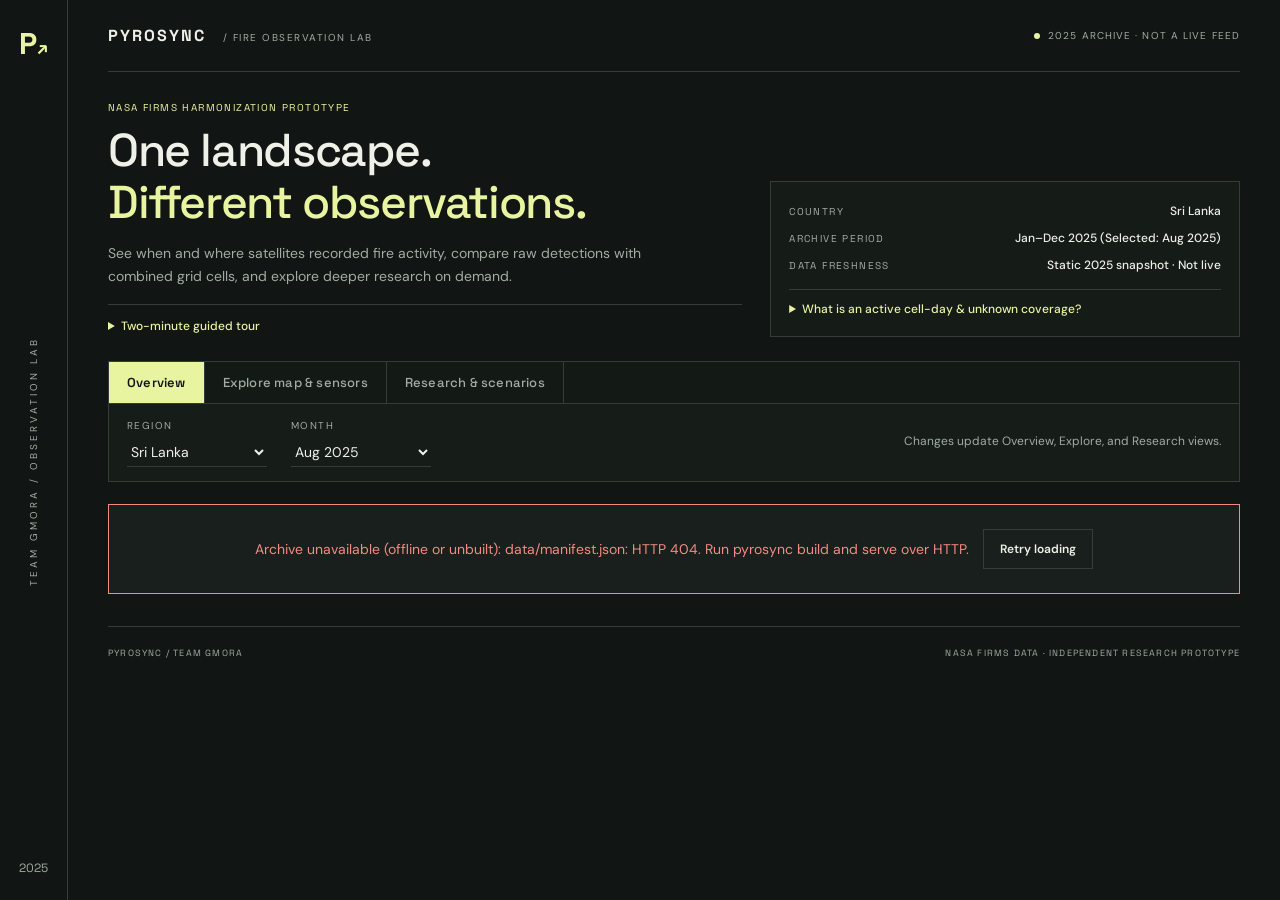
==== commit 4c8740f0: "feat(web): plain-language selected-period brief and a clear demo journey Replace reliance on the ann" ====
--- a/web_app/index.html
+++ b/web_app/index.html
@@ -33,6 +33,34 @@
             detections with combined grid cells, and explore deeper research on
             demand.
           </p>
+          <details class="demo-journey">
+            <summary>Two-minute guided tour</summary>
+            <ol>
+              <li>
+                <strong>Choose a region</strong> — pick Sri Lanka or Argentina
+                and a month in the controls below.
+              </li>
+              <li>
+                <strong>Inspect the period</strong> — read the summary figures
+                and the activity calendar, then open the
+                <em>selected-period brief</em>.
+              </li>
+              <li>
+                <strong>Understand a source discrepancy</strong> — open
+                <em>Explore map &amp; sensors</em> and select a mapped cell to
+                see why raw detections and active cell-days differ.
+              </li>
+              <li>
+                <strong>Export</strong> — download the brief, the daily CSV or
+                the selected GeoJSON.
+              </li>
+            </ol>
+            <p>
+              Research &amp; scenarios adds forecast evaluation and synthetic
+              communication exercises. No account, API key or paid service is
+              needed for steps 1–4.
+            </p>
+          </details>
         </div>
         <div class="context-card" aria-label="Archive metadata">
           <div class="context-row">
@@ -210,6 +238,48 @@
                 <strong>no qualifying detections in these files</strong>;
                 satellite cloud and coverage masks are unavailable.
               </p>
+            </div>
+          </article>
+
+          <article class="panel brief-panel">
+            <div class="panel-title">
+              <div>
+                <p class="eyebrow">SELECTED-PERIOD BRIEF</p>
+                <h2 id="brief-heading">What was recorded this period.</h2>
+              </div>
+              <button
+                id="period-brief-toggle"
+                type="button"
+                class="button secondary"
+                aria-expanded="false"
+                aria-controls="period-brief"
+              >
+                Show period brief
+              </button>
+            </div>
+            <p class="subtext">
+              A short plain-language account of the selected region and month,
+              built from the same archive figures shown above. Observations
+              only — forecast estimates and synthetic discussion scenarios stay
+              in Research &amp; scenarios.
+            </p>
+            <div id="period-brief" class="period-brief" hidden>
+              <div id="brief-body"></div>
+              <div class="evidence-actions brief-actions">
+                <button id="brief-period-download" type="button" class="button">
+                  Download this brief ↓
+                </button>
+                <button
+                  id="brief-period-print"
+                  type="button"
+                  class="button secondary"
+                >
+                  Print brief ↗
+                </button>
+                <a id="brief-csv-link" class="text-button" download
+                  >Daily CSV for this region ↓</a
+                >
+              </div>
             </div>
           </article>
 
--- a/web_app/style.css
+++ b/web_app/style.css
@@ -634,6 +634,196 @@
 .map-evidence strong {
   color: var(--accent);
 }
+.map-evidence.inspecting {
+  color: var(--text);
+}
+.demo-journey {
+  margin-top: 16px;
+  border-top: 1px solid var(--line);
+  padding-top: 12px;
+}
+.demo-journey summary {
+  cursor: pointer;
+  color: var(--accent);
+  font-size: 12px;
+  font-weight: 500;
+}
+.demo-journey ol {
+  margin: 10px 0 0;
+  padding-left: 20px;
+  font-size: 12px;
+  color: var(--muted);
+  line-height: 1.6;
+}
+.demo-journey li {
+  margin-bottom: 4px;
+}
+.demo-journey strong {
+  color: var(--text);
+  font-weight: 500;
+}
+.demo-journey p {
+  margin: 10px 0 0;
+  font-size: 11px;
+  color: var(--muted);
+}
+.period-brief {
+  margin-top: 16px;
+  border-top: 1px solid var(--line);
+  padding-top: 16px;
+}
+.brief-title {
+  margin: 0;
+  font-size: 15px;
+  color: var(--accent);
+  letter-spacing: 0.3px;
+}
+.brief-meta {
+  margin: 6px 0 0;
+  font-size: 11px;
+  color: var(--muted);
+  line-height: 1.5;
+}
+.brief-list {
+  display: grid;
+  grid-template-columns: 1fr auto;
+  gap: 0;
+  margin: 14px 0 0;
+  font-size: 12px;
+}
+.brief-list dt {
+  padding: 7px 0;
+  border-bottom: 1px solid var(--line);
+  color: var(--muted);
+}
+.brief-list dd {
+  margin: 0;
+  padding: 7px 0 7px 18px;
+  border-bottom: 1px solid var(--line);
+  text-align: right;
+  color: var(--text);
+  font-variant-numeric: tabular-nums;
+}
+.brief-note,
+.brief-caution {
+  margin: 10px 0 0;
+  font-size: 11px;
+  line-height: 1.55;
+  color: var(--muted);
+}
+.brief-caution {
+  border-left: 2px solid var(--accent);
+  padding-left: 10px;
+  color: var(--text);
+}
+.brief-actions {
+  margin-top: 18px;
+  flex-wrap: wrap;
+}
+@media print {
+  body.printing-brief {
+    background: #fff;
+    color: #000;
+  }
+  body.printing-brief > *,
+  body.printing-brief .rail,
+  body.printing-brief footer {
+    display: none !important;
+  }
+  body.printing-brief main,
+  body.printing-brief #app,
+  body.printing-brief #view-overview,
+  body.printing-brief .brief-panel,
+  body.printing-brief #period-brief,
+  body.printing-brief #brief-body {
+    display: block !important;
+  }
+  body.printing-brief #view-overview > *:not(.brief-panel),
+  body.printing-brief .brief-panel > .subtext,
+  body.printing-brief .brief-panel .panel-title button,
+  body.printing-brief .brief-actions,
+  body.printing-brief .controls-shell,
+  body.printing-brief header,
+  body.printing-brief .intro,
+  body.printing-brief #loading {
+    display: none !important;
+  }
+  body.printing-brief .brief-panel {
+    border: 0;
+    padding: 0;
+  }
+  body.printing-brief .brief-title,
+  body.printing-brief .brief-caution {
+    color: #000;
+  }
+  body.printing-brief .brief-meta,
+  body.printing-brief .brief-note,
+  body.printing-brief .brief-list dt {
+    color: #333;
+  }
+  body.printing-brief .brief-list dd {
+    color: #000;
+  }
+  body.printing-brief .brief-caution {
+    border-left: 2px solid #000;
+  }
+}
+.evidence-heading {
+  display: flex;
+  flex-direction: column;
+  gap: 2px;
+  margin-bottom: 8px;
+}
+.evidence-where {
+  font-size: 11px;
+  color: var(--muted);
+  letter-spacing: 0.3px;
+}
+.evidence-summary {
+  margin: 0 0 10px;
+  font-size: 12px;
+  line-height: 1.5;
+  color: var(--text);
+}
+.evidence-chips {
+  display: flex;
+  flex-wrap: wrap;
+  gap: 6px;
+  margin-bottom: 10px;
+}
+.evidence-chips span {
+  font-size: 10px;
+  letter-spacing: 0.3px;
+  color: var(--muted);
+  border: 1px solid var(--line);
+  border-radius: 999px;
+  padding: 2px 9px;
+}
+.evidence-details {
+  border-top: 1px solid var(--line);
+  padding: 8px 0;
+}
+.evidence-details summary {
+  cursor: pointer;
+  color: var(--accent);
+  font-size: 12px;
+  font-weight: 500;
+}
+.evidence-samples {
+  margin-top: 8px;
+}
+.evidence-samples div {
+  font-size: 11px;
+  padding: 2px 0;
+  overflow-wrap: anywhere;
+}
+.evidence-sample-note,
+.evidence-grid-body {
+  margin: 8px 0 0;
+  font-size: 11px;
+  color: var(--muted);
+  line-height: 1.5;
+}
 .map-footer {
   display: flex;
   align-items: center;
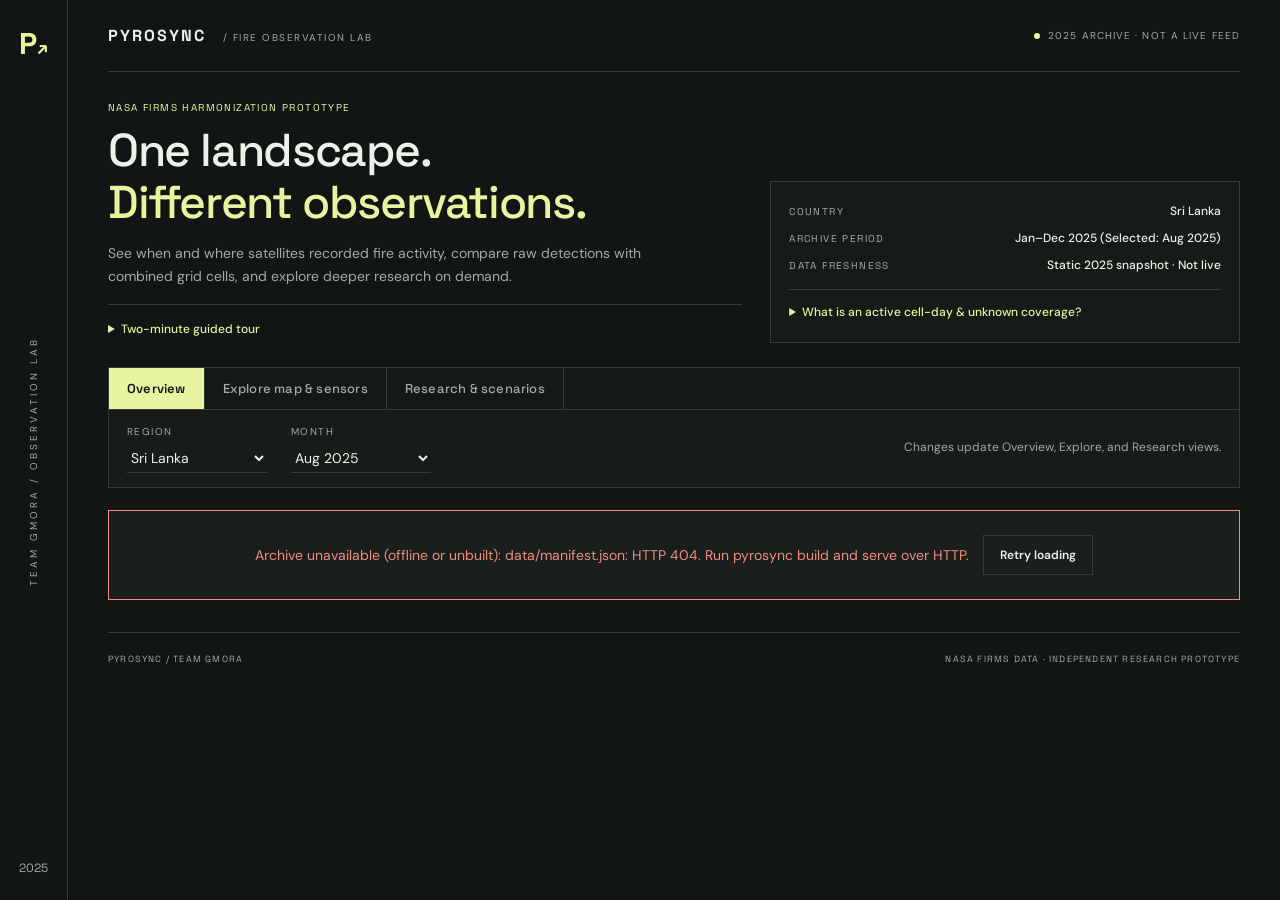
==== commit 6e7e11d7: "fix(a11y): clear the map nested-interactive violation and undersized disclosures Findings from an au" ====
--- a/web_app/index.html
+++ b/web_app/index.html
@@ -352,8 +352,8 @@
               <svg
                 id="map"
                 viewBox="0 0 560 390"
-                role="img"
-                aria-label="Geographic distribution of selected observations"
+                role="group"
+                aria-label="Geographic distribution of selected observations. Contains selectable cells."
               ></svg>
               <div id="map-evidence" class="map-evidence" aria-live="polite">
                 Select a mapped cell to see source counts and original CSV row
--- a/web_app/style.css
+++ b/web_app/style.css
@@ -60,6 +60,12 @@
   opacity: 0.4;
   cursor: default;
 }
+/* Disclosure triangles are the main touch control for optional detail.
+   Keep them at the 24px minimum target height on small screens. */
+summary {
+  min-height: 24px;
+  padding: 3px 0;
+}
 [hidden] {
   display: none !important;
 }
